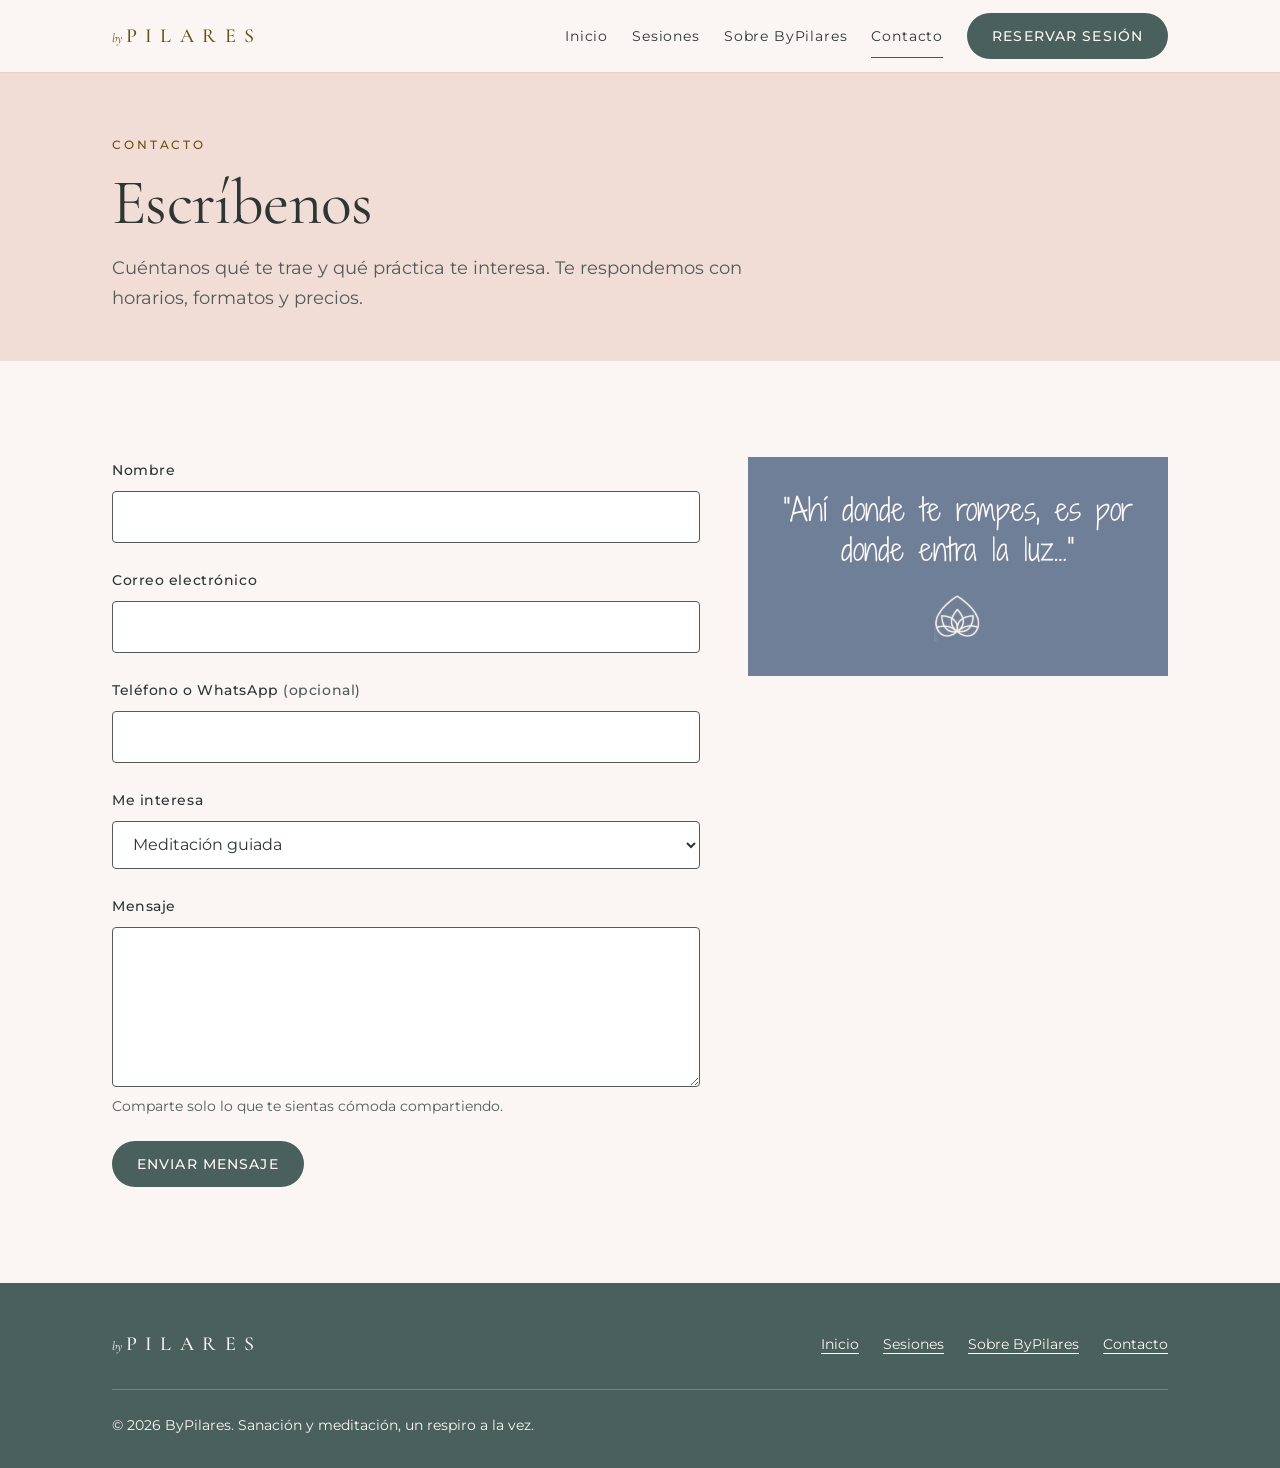
==== contacto.html @ e1603a5c "Add ByPilares static website and design system tokens Four pages (inicio, sesiones, sobre, contacto)" ====
<!doctype html>
<html lang="es">
<head>
<meta charset="utf-8">
<meta name="viewport" content="width=device-width, initial-scale=1">
<title>Contacto · ByPilares</title>
<meta name="description" content="Escríbenos para conocer horarios, formatos y precios de las sesiones de ByPilares.">
<meta property="og:title" content="Contacto · ByPilares">
<meta property="og:description" content="Escríbenos para conocer horarios, formatos y precios de las sesiones de ByPilares.">
<meta property="og:type" content="website">
<meta name="theme-color" content="#4a605c">
<link rel="icon" href="assets/img/logos/lotus-mark-cream.png">
<link rel="preconnect" href="https://fonts.googleapis.com">
<link rel="preconnect" href="https://fonts.gstatic.com" crossorigin>
<link rel="stylesheet" href="https://fonts.googleapis.com/css2?family=Antonio:wght@200;300&family=Cormorant+Garamond:ital,wght@0,400;0,500;1,400&family=Montserrat:wght@200;300;400;500&family=Shadows+Into+Light+Two&display=swap">
<link rel="stylesheet" href="assets/css/tokens.css">
<link rel="stylesheet" href="assets/css/components.css">
<link rel="stylesheet" href="assets/css/site.css">
</head>
<body>
<a class="skip" href="#main">Saltar al contenido</a>
<header class="site-header">
  <div class="wrap">
    <a class="bp-wordmark" href="index.html" aria-label="ByPilares, inicio"><span class="bp-wordmark__by">by</span><span class="bp-wordmark__name">Pilares</span></a>
    <button class="nav-toggle" type="button" aria-expanded="false" aria-controls="site-nav">Menú</button>
    <nav class="nav" id="site-nav" aria-label="Principal">
      <a href="index.html">Inicio</a><a href="sesiones.html">Sesiones</a><a href="sobre.html">Sobre ByPilares</a><a href="contacto.html" aria-current="page">Contacto</a>
      <a class="bp-btn bp-btn--primary" href="contacto.html">Reservar sesión</a>
    </nav>
  </div>
</header>
<main id="main">

<section class="page-head">
  <div class="wrap">
    <span class="eyebrow">Contacto</span>
    <h1 class="display-xl">Escríbenos</h1>
    <p class="lede">Cuéntanos qué te trae y qué práctica te interesa. Te respondemos con horarios, formatos y precios.</p>
  </div>
</section>
<section class="section">
  <div class="wrap contact-grid">
    <form class="form" id="contact-form" data-endpoint="" novalidate>
      <div class="field"><label for="nombre">Nombre</label><input id="nombre" name="nombre" autocomplete="name" required></div>
      <div class="field"><label for="email">Correo electrónico</label><input id="email" name="email" type="email" autocomplete="email" required></div>
      <div class="field"><label for="telefono">Teléfono o WhatsApp <span class="muted">(opcional)</span></label><input id="telefono" name="telefono" type="tel" autocomplete="tel"></div>
      <div class="field">
        <label for="interes">Me interesa</label>
        <select id="interes" name="interes">
          <option value="meditacion">Meditación guiada</option>
          <option value="sanacion">Sesiones de sanación</option>
          <option value="yoga">Yoga y respiración</option>
          <option value="circulos">Círculos y ceremonias</option>
          <option value="no-se">Todavía no lo sé</option>
        </select>
      </div>
      <div class="field"><label for="mensaje">Mensaje</label><textarea id="mensaje" name="mensaje" required></textarea><span class="hint">Comparte solo lo que te sientas cómoda compartiendo.</span></div>
      <div><button class="bp-btn bp-btn--primary" type="submit">Enviar mensaje</button></div>
      <p class="form-status" id="form-status" role="status" hidden></p>
    </form>
    <aside class="contact-aside" data-theme="light">
      <div class="note-card">
        <p>"Ahí donde te rompes, es por donde entra la luz…"</p>
        <img src="assets/img/logos/lotus-mark-cream.png" alt="">
      </div>
    </aside>
  </div>
</section>
<script>
  (function () {
    var p = new URLSearchParams(location.search).get('interes');
    var s = document.getElementById('interes');
    if (p && s && s.querySelector('option[value="' + p.replace(/[^a-z-]/g, '') + '"]')) s.value = p;
  })();
</script>

</main>
<footer class="site-footer">
  <div class="wrap">
    <a class="bp-wordmark bp-wordmark--on-dark" href="index.html" aria-label="ByPilares, inicio"><span class="bp-wordmark__by">by</span><span class="bp-wordmark__name">Pilares</span></a>
    <ul class="footer-links">
      <li><a href="index.html">Inicio</a></li><li><a href="sesiones.html">Sesiones</a></li><li><a href="sobre.html">Sobre ByPilares</a></li><li><a href="contacto.html">Contacto</a></li>
    </ul>
    <p class="footer-meta">© <span id="year">2026</span> ByPilares. Sanación y meditación, un respiro a la vez.</p>
  </div>
</footer>
<script src="assets/js/site.js" defer></script>
</body>
</html>
---- assets/css/tokens.css ----
/* ByPilares: generated from design-system/tokens.json. Edit the JSON, then run python3 scripts/build_tokens.py */
:root, [data-theme="light"] {
  --sage-teal: #6f8c88;
  --sage: #93a097;
  --slate: #6f7f98;
  --blush: #f2dcd6;
  --peach: #ebc5b9;
  --ivory: #fdf7f5;
  --gold-foil: #b18a20;
  --gold-light: #e4d898;
  --rose: #c49a94;
  --sage-deep: #4a605c;
  --surface: #fbf6f3;
  --surface-raised: #ffffff;
  --surface-tint: var(--blush);
  --ink: #2c3634;
  --ink-muted: #515c59;
  --gold-ink: #6b5010;
  --rose-ink: #7a504b;
  --hairline: #e3d2cb;
  --accent: var(--sage-deep);
  --on-accent: var(--ivory);
  --focus-ring: #6b5010;
  --shadow-none: none;
  --shadow-soft: 0 8px 24px rgba(44,54,52,0.08);
}

@media (prefers-color-scheme: dark) {
  :root:not([data-theme="light"]) {
    --sage-teal: #6f8c88;
    --sage: #93a097;
    --slate: #6f7f98;
    --blush: #f2dcd6;
    --peach: #ebc5b9;
    --ivory: #fdf7f5;
    --gold-foil: #b18a20;
    --gold-light: #e4d898;
    --rose: #c49a94;
    --sage-deep: #4a605c;
    --surface: #1f2927;
    --surface-raised: #2a3633;
    --surface-tint: #33403d;
    --ink: #f5ede8;
    --ink-muted: #bcc3bf;
    --gold-ink: #dcc27a;
    --rose-ink: #e2b9b2;
    --hairline: #3d4a47;
    --accent: #dcc27a;
    --on-accent: #1f2927;
    --focus-ring: #dcc27a;
    --shadow-none: none;
    --shadow-soft: 0 8px 24px rgba(0,0,0,0.32);
  }
}

[data-theme="dark"] {
  --sage-teal: #6f8c88;
  --sage: #93a097;
  --slate: #6f7f98;
  --blush: #f2dcd6;
  --peach: #ebc5b9;
  --ivory: #fdf7f5;
  --gold-foil: #b18a20;
  --gold-light: #e4d898;
  --rose: #c49a94;
  --sage-deep: #4a605c;
  --surface: #1f2927;
  --surface-raised: #2a3633;
  --surface-tint: #33403d;
  --ink: #f5ede8;
  --ink-muted: #bcc3bf;
  --gold-ink: #dcc27a;
  --rose-ink: #e2b9b2;
  --hairline: #3d4a47;
  --accent: #dcc27a;
  --on-accent: #1f2927;
  --focus-ring: #dcc27a;
  --shadow-none: none;
  --shadow-soft: 0 8px 24px rgba(0,0,0,0.32);
}

:root {
  --space-1: 4px;
  --space-2: 8px;
  --space-3: 12px;
  --space-4: 16px;
  --space-6: 24px;
  --space-8: 32px;
  --space-12: 48px;
  --space-16: 64px;
  --space-24: 96px;
  --radius-none: 0;
  --radius-sm: 4px;
  --radius-md: 12px;
  --radius-pill: 999px;
  --font-display: "Cormorant Garamond", "Cormorant", Garamond, "Times New Roman", serif;
  --font-sans: Montserrat, "Helvetica Neue", Arial, sans-serif;
  --font-condensed: Antonio, "Arial Narrow", "Helvetica Neue", sans-serif;
  --font-script: "Shadows Into Light Two", "Bradley Hand", cursive;
}

.t-wordmark { font-family: var(--font-display); font-size: 28px; line-height: 32px; font-weight: 500; letter-spacing: 0.42em; }
.t-display-xl { font-family: var(--font-display); font-size: 64px; line-height: 68px; font-weight: 400; letter-spacing: -0.01em; }
.t-display-l { font-family: var(--font-display); font-size: 44px; line-height: 50px; font-weight: 400; }
.t-display-italic { font-family: var(--font-display); font-size: 32px; line-height: 40px; font-weight: 400; font-style: italic; }
.t-quote-l { font-family: var(--font-sans); font-size: 40px; line-height: 56px; font-weight: 200; letter-spacing: 0.01em; }
.t-quote-m { font-family: var(--font-sans); font-size: 26px; line-height: 38px; font-weight: 300; }
.t-poster-l { font-family: var(--font-condensed); font-size: 72px; line-height: 80px; font-weight: 200; letter-spacing: 0.02em; }
.t-poster-m { font-family: var(--font-condensed); font-size: 40px; line-height: 64px; font-weight: 200; letter-spacing: 0.04em; }
.t-heading { font-family: var(--font-sans); font-size: 20px; line-height: 28px; font-weight: 500; }
.t-body { font-family: var(--font-sans); font-size: 16px; line-height: 26px; font-weight: 400; }
.t-small { font-family: var(--font-sans); font-size: 14px; line-height: 22px; font-weight: 400; }
.t-eyebrow { font-family: var(--font-sans); font-size: 12px; line-height: 16px; font-weight: 500; letter-spacing: 0.24em; }
.t-note { font-family: var(--font-script); font-size: 34px; line-height: 44px; font-weight: 400; }
---- assets/css/components.css ----
/* ByPilares components, from the ByPilares design system (bundle.css). */

.bp-root { font-family: var(--font-sans); color: var(--ink); background: var(--surface); }

/* Wordmark */
.bp-wordmark { display: inline-flex; align-items: baseline; gap: 0.18em; font-family: var(--font-display); color: var(--gold-ink); line-height: 1; }
.bp-wordmark__by { font-style: italic; font-weight: 400; font-size: 0.62em; letter-spacing: 0; text-transform: lowercase; }
.bp-wordmark__name { font-weight: 500; letter-spacing: 0.42em; text-transform: uppercase; margin-right: -0.42em; }
.bp-wordmark--on-dark { color: var(--gold-light); }

/* Quote card: the 4:5 social template. Grounds and inks are fixed brand values, identical in every theme. */
.bp-quote { position: relative; aspect-ratio: 4 / 5; overflow: hidden; display: flex; flex-direction: column; padding: 8%; box-sizing: border-box; border-radius: var(--radius-none); }
.bp-quote__text { margin: 0; }
.bp-quote__sig { position: absolute; right: 6%; bottom: 4.5%; font-family: var(--font-display); font-weight: 500; letter-spacing: 0.42em; text-transform: uppercase; font-size: 0.7em; }
.bp-quote__art { position: absolute; pointer-events: none; }
.bp-quote--foil { background: var(--sage-teal); color: var(--gold-light); text-align: center; }
.bp-quote--foil .bp-quote__text { font-family: var(--font-sans); font-weight: 200; }
.bp-quote--foil .bp-quote__sig { color: var(--gold-light); }
.bp-quote--feather { background: var(--peach); color: var(--gold-foil); justify-content: flex-end; text-align: center; }
.bp-quote--feather .bp-quote__text { font-family: var(--font-sans); font-weight: 200; }
.bp-quote--feather .bp-quote__sig { color: var(--gold-foil); }
.bp-quote--rose { background: var(--blush); color: var(--rose); text-align: right; }
.bp-quote--rose .bp-quote__text { font-family: var(--font-condensed); font-weight: 200; text-transform: uppercase; line-height: 1.05; }
.bp-quote--rose .bp-quote__attr { font-family: var(--font-condensed); font-weight: 300; text-transform: uppercase; letter-spacing: 0.06em; color: var(--rose); margin-top: auto; }
.bp-quote--script { background: var(--slate); color: var(--ivory); justify-content: center; text-align: center; }
.bp-quote--script .bp-quote__text { font-family: var(--font-script); }
.bp-quote--caps { background: var(--sage); color: #ffffff; justify-content: center; }
.bp-quote--caps .bp-quote__text { font-family: var(--font-condensed); font-weight: 200; text-transform: uppercase; letter-spacing: 0.04em; line-height: 1.9; }

/* Event card */
.bp-event { position: relative; overflow: hidden; background: var(--surface-tint); color: var(--ink); padding: var(--space-8); border-radius: var(--radius-md); }
.bp-event { display: grid; grid-template-columns: 96px 1fr; gap: var(--space-6); align-items: start; }
.bp-event__seal { width: 96px; height: 96px; border-radius: var(--radius-pill); background: var(--slate); display: grid; place-items: center; }
.bp-event__seal img { width: 56px; height: auto; }
.bp-event__body { display: flex; flex-direction: column; gap: var(--space-2); }
.bp-event__eyebrow { font: 500 12px/16px var(--font-sans); letter-spacing: 0.24em; text-transform: uppercase; color: var(--gold-ink); }
.bp-event__title { margin: 0; font-family: var(--font-display); font-weight: 400; font-size: 44px; line-height: 48px; color: var(--ink); }
.bp-event__meta { font: 400 14px/22px var(--font-sans); color: var(--ink-muted); }
.bp-event__copy { font: 400 16px/26px var(--font-sans); margin: var(--space-2) 0 var(--space-4); }

/* Button */
.bp-btn { display: inline-flex; align-items: center; justify-content: center; gap: var(--space-2); min-height: 44px; padding: var(--space-3) var(--space-6); border-radius: var(--radius-pill); border: 1px solid transparent; font: 500 14px/20px var(--font-sans); letter-spacing: 0.08em; text-transform: uppercase; cursor: pointer; text-decoration: none; transition: background-color .2s ease, color .2s ease; }
.bp-btn:focus-visible { outline: 2px solid var(--focus-ring); outline-offset: 2px; }
.bp-btn--primary { background: var(--accent); color: var(--on-accent); }
.bp-btn--primary:hover { filter: brightness(1.08); }
.bp-btn--secondary { background: transparent; color: var(--ink); border-color: var(--ink-muted); }
.bp-btn--secondary:hover { background: var(--surface-tint); }
.bp-btn--quiet { background: transparent; color: var(--gold-ink); padding-left: 0; padding-right: 0; text-decoration: underline; text-underline-offset: 4px; text-decoration-thickness: 1px; }
.bp-btn[disabled] { opacity: .45; cursor: not-allowed; }
---- assets/css/site.css ----
/* ByPilares site layout. Values come from tokens.css; components from components.css. */

*, *::before, *::after { box-sizing: border-box; }
html { -webkit-text-size-adjust: 100%; scroll-behavior: smooth; }
@media (prefers-reduced-motion: reduce) { html { scroll-behavior: auto; } * { transition: none !important; } }
body {
  margin: 0;
  background: var(--surface);
  color: var(--ink);
  font-family: var(--font-sans);
  font-size: 16px;
  line-height: 26px;
  font-weight: 400;
}
img { max-width: 100%; height: auto; display: block; }
a { color: var(--gold-ink); text-underline-offset: 4px; text-decoration-thickness: 1px; }
a:focus-visible, button:focus-visible, input:focus-visible, select:focus-visible, textarea:focus-visible, summary:focus-visible {
  outline: 2px solid var(--focus-ring); outline-offset: 2px;
}
h1, h2, h3 { margin: 0; font-weight: 400; }
p { margin: 0; }

.skip { position: absolute; left: -9999px; top: 0; }
.skip:focus { left: var(--space-4); top: var(--space-4); z-index: 10; background: var(--surface-raised); padding: var(--space-2) var(--space-4); }

.wrap { width: 100%; max-width: 1120px; margin: 0 auto; padding: 0 var(--space-4); }
@media (min-width: 768px) { .wrap { padding: 0 var(--space-8); } }

/* Type helpers, scaled for small screens */
.display-xl { font-family: var(--font-display); font-weight: 400; font-size: clamp(42px, 7vw, 64px); line-height: 1.06; letter-spacing: -0.01em; }
.display-l { font-family: var(--font-display); font-weight: 400; font-size: clamp(32px, 5vw, 44px); line-height: 1.14; }
.eyebrow { display: block; font-size: 12px; line-height: 16px; font-weight: 500; letter-spacing: 0.24em; text-transform: uppercase; color: var(--gold-ink); }
.lede { font-size: 18px; line-height: 30px; color: var(--ink-muted); max-width: 36em; }
.muted { color: var(--ink-muted); }

/* Header */
.site-header { position: sticky; top: 0; z-index: 5; background: var(--surface); border-bottom: 1px solid var(--hairline); }
.site-header .wrap { display: flex; align-items: center; justify-content: space-between; min-height: 72px; gap: var(--space-4); }
a.bp-wordmark { text-decoration: none; }
.site-header .bp-wordmark { font-size: 20px; }
.nav { display: flex; align-items: center; gap: var(--space-6); }
.nav a:not(.bp-btn) { color: var(--ink); text-decoration: none; font-size: 14px; letter-spacing: 0.06em; padding: var(--space-2) 0; border-bottom: 1px solid transparent; }
.nav a:not(.bp-btn):hover, .nav a[aria-current="page"] { border-bottom-color: var(--gold-ink); }
.nav-toggle { display: none; background: none; border: 1px solid var(--ink-muted); color: var(--ink); border-radius: var(--radius-pill); padding: var(--space-2) var(--space-4); font: 500 13px/20px var(--font-sans); letter-spacing: 0.08em; text-transform: uppercase; cursor: pointer; }
@media (max-width: 860px) {
  .nav-toggle { display: inline-flex; }
  .nav { display: none; position: absolute; left: 0; right: 0; top: 100%; flex-direction: column; align-items: stretch; gap: 0; background: var(--surface); border-bottom: 1px solid var(--hairline); padding: var(--space-2) var(--space-4) var(--space-6); }
  .nav.is-open { display: flex; }
  .nav a:not(.bp-btn) { padding: var(--space-3) 0; border-bottom: 1px solid var(--hairline); font-size: 16px; }
  .nav .bp-btn { margin-top: var(--space-4); }
}

/* Sections */
.section { padding: var(--space-16) 0; }
@media (min-width: 768px) { .section { padding: var(--space-24) 0; } }
.section--tint { background: var(--surface-tint); }
.section-head { display: flex; flex-direction: column; gap: var(--space-3); margin-bottom: var(--space-12); max-width: 40em; }

/* Hero */
.hero { position: relative; overflow: hidden; background: var(--surface-tint); }
.hero .wrap { display: grid; gap: var(--space-8); align-items: center; padding-top: var(--space-16); padding-bottom: var(--space-16); }
.hero__copy { display: flex; flex-direction: column; gap: var(--space-6); max-width: 34em; }
.hero__actions { display: flex; flex-wrap: wrap; gap: var(--space-4); align-items: center; }
.hero__art { justify-self: center; width: min(400px, 100%); height: auto; display: block; }
.a-teal { fill: var(--sage-teal); } .a-peach { fill: var(--peach); } .a-slate { fill: var(--slate); } .a-gold { fill: var(--gold-foil); }
.a-petal { fill: none; stroke: var(--gold-foil); stroke-width: 2; }
@media (min-width: 900px) {
  .hero .wrap { grid-template-columns: 1.3fr 1fr; padding-top: var(--space-24); padding-bottom: var(--space-24); }
}

/* Quote band: elephant on sage-deep */
.quote-band { background: var(--sage-deep); color: var(--ivory); overflow: hidden; }
.quote-band .wrap { display: grid; gap: var(--space-8); align-items: end; padding-top: var(--space-16); }
.quote-band blockquote { margin: 0; font-family: var(--font-sans); font-weight: 300; font-size: clamp(24px, 3.4vw, 34px); line-height: 1.45; color: var(--gold-light); max-width: 22em; padding-bottom: var(--space-16); }
.quote-band blockquote footer { margin-top: var(--space-6); font-family: var(--font-display); font-size: 14px; letter-spacing: 0.42em; text-transform: uppercase; color: var(--ivory); }
.quote-band img { width: min(420px, 90%); justify-self: center; margin-bottom: -4px; }
@media (min-width: 900px) { .quote-band .wrap { grid-template-columns: 1.2fr 1fr; } .quote-band blockquote { align-self: center; } }

/* Feather band: peach */
.feather-band { background: var(--peach); color: var(--ink); overflow: hidden; }
.feather-band .wrap { display: grid; gap: var(--space-6); align-items: center; padding-top: var(--space-16); padding-bottom: var(--space-16); }
.feather-band img { width: min(300px, 70%); justify-self: center; }
.feather-band .calm { font-family: var(--font-sans); font-weight: 300; font-size: clamp(36px, 6vw, 56px); line-height: 1.1; color: var(--gold-ink); }
.feather-band .calm small { display: block; font-size: 0.5em; margin-top: var(--space-2); }
.feather-band p.body { max-width: 30em; }
@media (min-width: 900px) { .feather-band .wrap { grid-template-columns: 1fr 1fr; } .feather-band img { order: 2; } }

/* Offer grid */
.grid { display: grid; gap: var(--space-6); }
@media (min-width: 700px) { .grid--2 { grid-template-columns: repeat(2, 1fr); } }
@media (min-width: 1000px) { .grid--4 { grid-template-columns: repeat(4, 1fr); } .grid--3 { grid-template-columns: repeat(3, 1fr); } }
@media (min-width: 700px) and (max-width: 999px) { .grid--4, .grid--3 { grid-template-columns: repeat(2, 1fr); } }
.card { background: var(--surface-raised); border: 1px solid var(--hairline); border-radius: var(--radius-md); padding: var(--space-6); display: flex; flex-direction: column; gap: var(--space-3); }
.card h3 { font-family: var(--font-display); font-size: 28px; line-height: 34px; }
.card p { color: var(--ink-muted); }
.card .bp-btn--quiet { margin-top: auto; align-self: flex-start; }
.card__dot { width: 40px; height: 40px; border-radius: var(--radius-pill); }
.dot-sage-teal { background: var(--sage-teal); }
.dot-slate { background: var(--slate); }
.dot-peach { background: var(--peach); }
.dot-sage { background: var(--sage); }

/* Steps */
.steps { list-style: none; margin: 0; padding: 0; counter-reset: step; }
.steps li { counter-increment: step; border-top: 1px solid var(--hairline); padding-top: var(--space-6); display: flex; flex-direction: column; gap: var(--space-2); }
.steps li::before { content: counter(step, decimal-leading-zero); font-family: var(--font-display); font-size: 40px; line-height: 1; color: var(--gold-ink); }
.steps h3 { font-family: var(--font-sans); font-weight: 500; font-size: 20px; line-height: 28px; }

/* Offering detail (sesiones) */
.offer { display: grid; gap: var(--space-6); padding: var(--space-12) 0; border-top: 1px solid var(--hairline); }
.offer:first-of-type { border-top: 0; padding-top: 0; }
.offer h2 { font-family: var(--font-display); font-size: clamp(30px, 4vw, 40px); line-height: 1.15; }
.offer ul { margin: 0; padding-left: 1.2em; color: var(--ink-muted); }
.offer ul li + li { margin-top: var(--space-2); }
@media (min-width: 900px) { .offer { grid-template-columns: 1fr 1.4fr; gap: var(--space-12); } }

/* Pillars (sobre) */
.pillar { padding: var(--space-6) 0; border-top: 1px solid var(--hairline); }
.pillar h3 { font-family: var(--font-display); font-size: 28px; line-height: 34px; margin-bottom: var(--space-2); }

/* Poster affirmation */
.poster { background: var(--sage); color: var(--ink); text-align: center; }
.poster p { font-family: var(--font-condensed); font-weight: 300; text-transform: uppercase; letter-spacing: 0.04em; font-size: clamp(28px, 4.5vw, 44px); line-height: 1.6; padding: var(--space-16) 0; }
.poster span { display: inline; }
@media (min-width: 760px) { .poster span { display: block; } }

/* CTA band */
.cta { text-align: center; }
.cta .wrap { display: flex; flex-direction: column; align-items: center; gap: var(--space-6); }
.cta .lede { margin: 0 auto; }

/* Form */
.form { display: grid; gap: var(--space-6); max-width: 640px; }
.field { display: flex; flex-direction: column; gap: var(--space-2); }
.field label { font-weight: 500; font-size: 14px; letter-spacing: 0.04em; }
.field input, .field select, .field textarea {
  font: inherit; color: var(--ink); background: var(--surface-raised);
  border: 1px solid var(--ink-muted); border-radius: var(--radius-sm);
  padding: var(--space-3) var(--space-4); min-height: 48px;
}
.field textarea { min-height: 160px; resize: vertical; }
.field .hint { font-size: 14px; line-height: 22px; color: var(--ink-muted); }
.form-status { font-size: 14px; line-height: 22px; color: var(--ink); background: var(--surface-tint); border-radius: var(--radius-sm); padding: var(--space-3) var(--space-4); }
.form-status[hidden] { display: none; }
.contact-grid { display: grid; gap: var(--space-12); }
@media (min-width: 900px) { .contact-grid { grid-template-columns: 1.4fr 1fr; } }
.contact-aside { display: flex; flex-direction: column; gap: var(--space-4); }
.note-card { background: var(--slate); color: var(--ivory); padding: var(--space-8) var(--space-6); text-align: center; }
.note-card p { font-family: var(--font-script); font-size: 30px; line-height: 40px; }
.note-card img { width: 48px; margin: var(--space-6) auto 0; }

/* Page header */
.page-head { background: var(--surface-tint); padding: var(--space-16) 0 var(--space-12); }
.page-head .wrap { display: flex; flex-direction: column; gap: var(--space-4); }

/* Footer */
.site-footer { background: var(--sage-deep); color: var(--ivory); padding: var(--space-12) 0 var(--space-8); }
.site-footer .wrap { display: grid; gap: var(--space-8); }
.site-footer a { color: var(--ivory); }
.site-footer .bp-wordmark { font-size: 20px; }
.footer-links { display: flex; flex-wrap: wrap; gap: var(--space-6); list-style: none; margin: 0; padding: 0; font-size: 14px; }
.footer-meta { font-size: 14px; line-height: 22px; color: var(--ivory); opacity: 1; border-top: 1px solid rgba(253,247,245,0.24); padding-top: var(--space-6); }
@media (min-width: 768px) { .site-footer .wrap { grid-template-columns: 1fr auto; align-items: center; } .footer-meta { grid-column: 1 / -1; } }
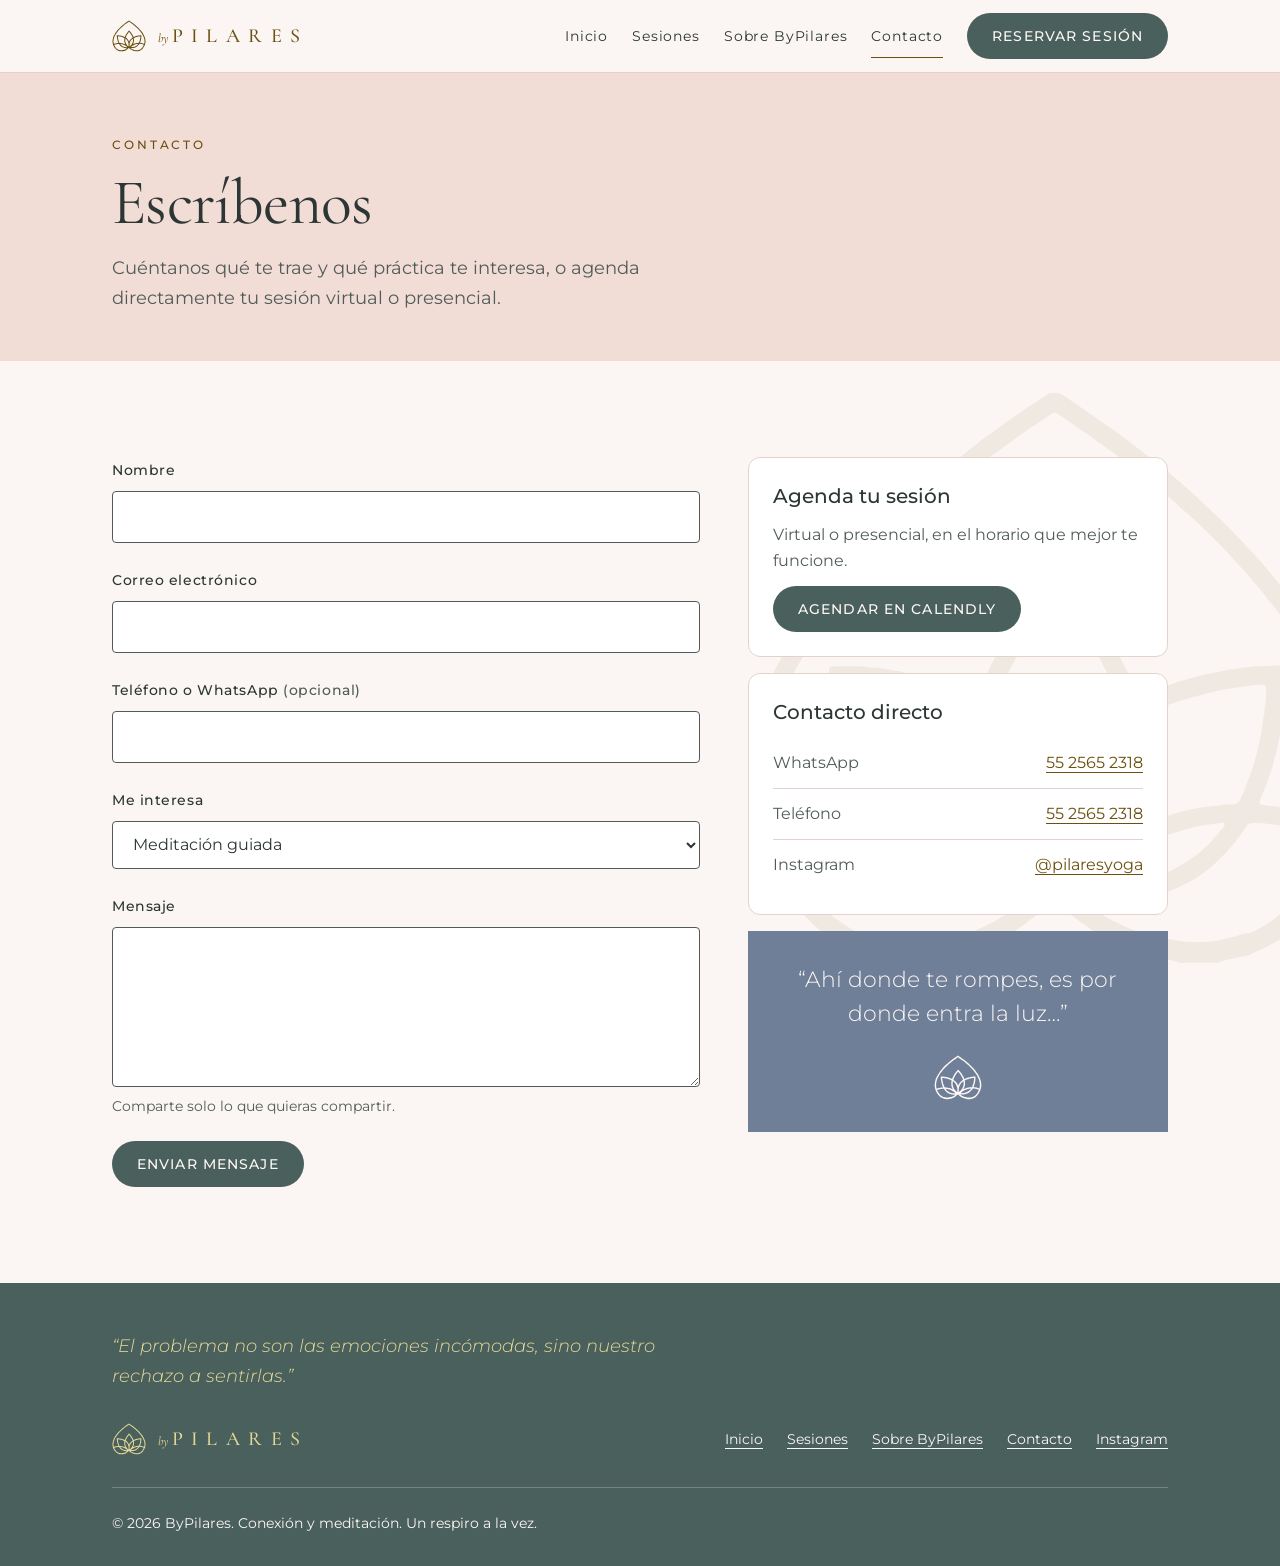
==== commit 42d05b00: "Apply ByPilares content and branding edits - Add the lotus logo (vector trace) to header, footer and" ====
--- a/contacto.html
+++ b/contacto.html
@@ -4,15 +4,15 @@
 <meta charset="utf-8">
 <meta name="viewport" content="width=device-width, initial-scale=1">
 <title>Contacto · ByPilares</title>
-<meta name="description" content="Escríbenos para conocer horarios, formatos y precios de las sesiones de ByPilares.">
+<meta name="description" content="Agenda tu sesión virtual o presencial con ByPilares, o escríbenos por WhatsApp o Instagram (@pilaresyoga).">
 <meta property="og:title" content="Contacto · ByPilares">
-<meta property="og:description" content="Escríbenos para conocer horarios, formatos y precios de las sesiones de ByPilares.">
+<meta property="og:description" content="Agenda tu sesión virtual o presencial con ByPilares, o escríbenos por WhatsApp o Instagram (@pilaresyoga).">
 <meta property="og:type" content="website">
 <meta name="theme-color" content="#4a605c">
-<link rel="icon" href="assets/img/logos/lotus-mark-cream.png">
+<link rel="icon" href="assets/img/logos/favicon.svg" type="image/svg+xml">
 <link rel="preconnect" href="https://fonts.googleapis.com">
 <link rel="preconnect" href="https://fonts.gstatic.com" crossorigin>
-<link rel="stylesheet" href="https://fonts.googleapis.com/css2?family=Antonio:wght@200;300&family=Cormorant+Garamond:ital,wght@0,400;0,500;1,400&family=Montserrat:wght@200;300;400;500&family=Shadows+Into+Light+Two&display=swap">
+<link rel="stylesheet" href="https://fonts.googleapis.com/css2?family=Cormorant+Garamond:ital,wght@0,400;0,500;1,400&family=Montserrat:ital,wght@0,200;0,300;0,400;0,500;1,300&display=swap">
 <link rel="stylesheet" href="assets/css/tokens.css">
 <link rel="stylesheet" href="assets/css/components.css">
 <link rel="stylesheet" href="assets/css/site.css">
@@ -21,11 +21,11 @@
 <a class="skip" href="#main">Saltar al contenido</a>
 <header class="site-header">
   <div class="wrap">
-    <a class="bp-wordmark" href="index.html" aria-label="ByPilares, inicio"><span class="bp-wordmark__by">by</span><span class="bp-wordmark__name">Pilares</span></a>
+    <a class="brand" href="index.html" aria-label="ByPilares, inicio"><svg class="lotus" viewBox="0 0 1643 1533" aria-hidden="true" focusable="false"><use href="assets/img/logos/lotus-mark.svg#lotus"/></svg><span class="bp-wordmark"><span class="bp-wordmark__by">by</span><span class="bp-wordmark__name">Pilares</span></span></a>
     <button class="nav-toggle" type="button" aria-expanded="false" aria-controls="site-nav">Menú</button>
     <nav class="nav" id="site-nav" aria-label="Principal">
       <a href="index.html">Inicio</a><a href="sesiones.html">Sesiones</a><a href="sobre.html">Sobre ByPilares</a><a href="contacto.html" aria-current="page">Contacto</a>
-      <a class="bp-btn bp-btn--primary" href="contacto.html">Reservar sesión</a>
+      <a class="bp-btn bp-btn--primary" href="https://calendly.com/pilares-yoga/30min" target="_blank" rel="noopener">Reservar sesión</a>
     </nav>
   </div>
 </header>
@@ -35,7 +35,7 @@
   <div class="wrap">
     <span class="eyebrow">Contacto</span>
     <h1 class="display-xl">Escríbenos</h1>
-    <p class="lede">Cuéntanos qué te trae y qué práctica te interesa. Te respondemos con horarios, formatos y precios.</p>
+    <p class="lede">Cuéntanos qué te trae y qué práctica te interesa, o agenda directamente tu sesión virtual o presencial.</p>
   </div>
 </section>
 <section class="section">
@@ -48,20 +48,33 @@
         <label for="interes">Me interesa</label>
         <select id="interes" name="interes">
           <option value="meditacion">Meditación guiada</option>
-          <option value="sanacion">Sesiones de sanación</option>
+          <option value="acompanamiento">Sesiones de acompañamiento</option>
           <option value="yoga">Yoga y respiración</option>
-          <option value="circulos">Círculos y ceremonias</option>
+          <option value="circulos">Círculos</option>
           <option value="no-se">Todavía no lo sé</option>
         </select>
       </div>
-      <div class="field"><label for="mensaje">Mensaje</label><textarea id="mensaje" name="mensaje" required></textarea><span class="hint">Comparte solo lo que te sientas cómoda compartiendo.</span></div>
+      <div class="field"><label for="mensaje">Mensaje</label><textarea id="mensaje" name="mensaje" required></textarea><span class="hint">Comparte solo lo que quieras compartir.</span></div>
       <div><button class="bp-btn bp-btn--primary" type="submit">Enviar mensaje</button></div>
       <p class="form-status" id="form-status" role="status" hidden></p>
     </form>
-    <aside class="contact-aside" data-theme="light">
-      <div class="note-card">
-        <p>"Ahí donde te rompes, es por donde entra la luz…"</p>
-        <img src="assets/img/logos/lotus-mark-cream.png" alt="">
+    <aside class="contact-aside">
+      <div class="contact-card">
+        <h2 class="t-heading">Agenda tu sesión</h2>
+        <p class="muted">Virtual o presencial, en el horario que mejor te funcione.</p>
+        <a class="bp-btn bp-btn--primary" href="https://calendly.com/pilares-yoga/30min" target="_blank" rel="noopener">Agendar en Calendly</a>
+      </div>
+      <div class="contact-card">
+        <h2 class="t-heading">Contacto directo</h2>
+        <ul class="contact-list">
+          <li><span class="muted">WhatsApp</span><a href="https://wa.me/525525652318" target="_blank" rel="noopener">55 2565 2318</a></li>
+          <li><span class="muted">Teléfono</span><a href="tel:+525525652318">55 2565 2318</a></li>
+          <li><span class="muted">Instagram</span><a href="https://www.instagram.com/pilaresyoga/" target="_blank" rel="noopener">@pilaresyoga</a></li>
+        </ul>
+      </div>
+      <div class="note-card" data-theme="light">
+        <p>“Ahí donde te rompes, es por donde entra la luz…”</p>
+        <svg class="lotus" viewBox="0 0 1643 1533" aria-hidden="true" focusable="false"><use href="assets/img/logos/lotus-mark.svg#lotus"/></svg>
       </div>
     </aside>
   </div>
@@ -77,11 +90,13 @@
 </main>
 <footer class="site-footer">
   <div class="wrap">
-    <a class="bp-wordmark bp-wordmark--on-dark" href="index.html" aria-label="ByPilares, inicio"><span class="bp-wordmark__by">by</span><span class="bp-wordmark__name">Pilares</span></a>
+    <p class="footer-quote">“El problema no son las emociones incómodas, sino nuestro rechazo a sentirlas.”</p>
+    <a class="brand brand--on-dark" href="index.html" aria-label="ByPilares, inicio"><svg class="lotus" viewBox="0 0 1643 1533" aria-hidden="true" focusable="false"><use href="assets/img/logos/lotus-mark.svg#lotus"/></svg><span class="bp-wordmark bp-wordmark--on-dark"><span class="bp-wordmark__by">by</span><span class="bp-wordmark__name">Pilares</span></span></a>
     <ul class="footer-links">
       <li><a href="index.html">Inicio</a></li><li><a href="sesiones.html">Sesiones</a></li><li><a href="sobre.html">Sobre ByPilares</a></li><li><a href="contacto.html">Contacto</a></li>
+      <li><a href="https://www.instagram.com/pilaresyoga/" target="_blank" rel="noopener">Instagram</a></li>
     </ul>
-    <p class="footer-meta">© <span id="year">2026</span> ByPilares. Sanación y meditación, un respiro a la vez.</p>
+    <p class="footer-meta">© <span id="year">2026</span> ByPilares. Conexión y meditación. Un respiro a la vez.</p>
   </div>
 </footer>
 <script src="assets/js/site.js" defer></script>
--- a/assets/css/site.css
+++ b/assets/css/site.css
@@ -3,14 +3,23 @@
 *, *::before, *::after { box-sizing: border-box; }
 html { -webkit-text-size-adjust: 100%; scroll-behavior: smooth; }
 @media (prefers-reduced-motion: reduce) { html { scroll-behavior: auto; } * { transition: none !important; } }
+html { background: var(--surface); }
 body {
   margin: 0;
-  background: var(--surface);
+  background: transparent;
   color: var(--ink);
   font-family: var(--font-sans);
   font-size: 16px;
   line-height: 26px;
   font-weight: 400;
+}
+/* Lotus watermark on every page: shows through the plain (surface) sections */
+body::before {
+  content: ""; position: fixed; z-index: -1; pointer-events: none;
+  right: -10vmin; bottom: -8vmin; width: min(70vmin, 640px); aspect-ratio: 1643 / 1533;
+  background: var(--gold-ink); opacity: 0.07;
+  -webkit-mask: url("../img/logos/lotus-mark.svg") center / contain no-repeat;
+          mask: url("../img/logos/lotus-mark.svg") center / contain no-repeat;
 }
 img { max-width: 100%; height: auto; display: block; }
 a { color: var(--gold-ink); text-underline-offset: 4px; text-decoration-thickness: 1px; }
@@ -36,8 +45,11 @@
 /* Header */
 .site-header { position: sticky; top: 0; z-index: 5; background: var(--surface); border-bottom: 1px solid var(--hairline); }
 .site-header .wrap { display: flex; align-items: center; justify-content: space-between; min-height: 72px; gap: var(--space-4); }
-a.bp-wordmark { text-decoration: none; }
-.site-header .bp-wordmark { font-size: 20px; }
+.brand { display: inline-flex; align-items: center; gap: var(--space-3); text-decoration: none; color: var(--gold-ink); }
+.brand .lotus { width: 34px; height: 32px; flex: none; }
+.brand .bp-wordmark { font-size: 20px; }
+.brand--on-dark { color: var(--gold-light); }
+.lotus { display: block; fill: currentColor; }
 .nav { display: flex; align-items: center; gap: var(--space-6); }
 .nav a:not(.bp-btn) { color: var(--ink); text-decoration: none; font-size: 14px; letter-spacing: 0.06em; padding: var(--space-2) 0; border-bottom: 1px solid transparent; }
 .nav a:not(.bp-btn):hover, .nav a[aria-current="page"] { border-bottom-color: var(--gold-ink); }
@@ -83,6 +95,7 @@
 .feather-band .calm { font-family: var(--font-sans); font-weight: 300; font-size: clamp(36px, 6vw, 56px); line-height: 1.1; color: var(--gold-ink); }
 .feather-band .calm small { display: block; font-size: 0.5em; margin-top: var(--space-2); }
 .feather-band p.body { max-width: 30em; }
+.feather-quote { margin-top: var(--space-6); padding-top: var(--space-6); border-top: 1px solid var(--rose); max-width: 30em; font-family: var(--font-sans); font-style: italic; font-weight: 300; font-size: 18px; line-height: 30px; color: var(--ink); }
 @media (min-width: 900px) { .feather-band .wrap { grid-template-columns: 1fr 1fr; } .feather-band img { order: 2; } }
 
 /* Offer grid */
@@ -110,6 +123,9 @@
 .offer { display: grid; gap: var(--space-6); padding: var(--space-12) 0; border-top: 1px solid var(--hairline); }
 .offer:first-of-type { border-top: 0; padding-top: 0; }
 .offer h2 { font-family: var(--font-display); font-size: clamp(30px, 4vw, 40px); line-height: 1.15; }
+.offer__body { display: flex; flex-direction: column; gap: var(--space-4); }
+.offer__actions { display: flex; flex-wrap: wrap; gap: var(--space-4); align-items: center; margin-top: var(--space-2); }
+.offer-quote { margin: 0; font-family: var(--font-sans); font-style: italic; font-weight: 300; font-size: 20px; line-height: 32px; color: var(--gold-ink); }
 .offer ul { margin: 0; padding-left: 1.2em; color: var(--ink-muted); }
 .offer ul li + li { margin-top: var(--space-2); }
 @media (min-width: 900px) { .offer { grid-template-columns: 1fr 1.4fr; gap: var(--space-12); } }
@@ -118,11 +134,12 @@
 .pillar { padding: var(--space-6) 0; border-top: 1px solid var(--hairline); }
 .pillar h3 { font-family: var(--font-display); font-size: 28px; line-height: 34px; margin-bottom: var(--space-2); }
 
-/* Poster affirmation */
-.poster { background: var(--sage); color: var(--ink); text-align: center; }
-.poster p { font-family: var(--font-condensed); font-weight: 300; text-transform: uppercase; letter-spacing: 0.04em; font-size: clamp(28px, 4.5vw, 44px); line-height: 1.6; padding: var(--space-16) 0; }
-.poster span { display: inline; }
-@media (min-width: 760px) { .poster span { display: block; } }
+/* Key note: a small complementary phrase beside the door */
+.key-note { background: var(--sage); color: var(--ink); }
+.key-note .wrap { display: flex; align-items: center; justify-content: center; gap: var(--space-6); padding-top: var(--space-8); padding-bottom: var(--space-8); }
+.key-note .door { width: 48px; height: 80px; flex: none; }
+.key-note p { font-family: var(--font-sans); font-weight: 300; font-size: 20px; line-height: 30px; }
+@media (max-width: 600px) { .key-note p { font-size: 18px; line-height: 28px; } .key-note .door { width: 36px; height: 60px; } }
 
 /* CTA band */
 .cta { text-align: center; }
@@ -146,8 +163,12 @@
 @media (min-width: 900px) { .contact-grid { grid-template-columns: 1.4fr 1fr; } }
 .contact-aside { display: flex; flex-direction: column; gap: var(--space-4); }
 .note-card { background: var(--slate); color: var(--ivory); padding: var(--space-8) var(--space-6); text-align: center; }
-.note-card p { font-family: var(--font-script); font-size: 30px; line-height: 40px; }
-.note-card img { width: 48px; margin: var(--space-6) auto 0; }
+.note-card p { font-family: var(--font-sans); font-weight: 300; font-size: 22px; line-height: 34px; }
+.note-card .lotus { width: 48px; height: 45px; margin: var(--space-6) auto 0; color: var(--ivory); }
+.contact-card { background: var(--surface-raised); border: 1px solid var(--hairline); border-radius: var(--radius-md); padding: var(--space-6); display: flex; flex-direction: column; gap: var(--space-3); align-items: flex-start; }
+.contact-list { list-style: none; margin: 0; padding: 0; width: 100%; }
+.contact-list li { display: flex; justify-content: space-between; gap: var(--space-4); padding: var(--space-3) 0; border-top: 1px solid var(--hairline); }
+.contact-list li:first-child { border-top: 0; }
 
 /* Page header */
 .page-head { background: var(--surface-tint); padding: var(--space-16) 0 var(--space-12); }
@@ -157,7 +178,8 @@
 .site-footer { background: var(--sage-deep); color: var(--ivory); padding: var(--space-12) 0 var(--space-8); }
 .site-footer .wrap { display: grid; gap: var(--space-8); }
 .site-footer a { color: var(--ivory); }
-.site-footer .bp-wordmark { font-size: 20px; }
+.footer-quote { font-family: var(--font-sans); font-weight: 300; font-style: italic; font-size: 18px; line-height: 30px; color: var(--gold-light); max-width: 34em; grid-column: 1 / -1; }
 .footer-links { display: flex; flex-wrap: wrap; gap: var(--space-6); list-style: none; margin: 0; padding: 0; font-size: 14px; }
 .footer-meta { font-size: 14px; line-height: 22px; color: var(--ivory); opacity: 1; border-top: 1px solid rgba(253,247,245,0.24); padding-top: var(--space-6); }
 @media (min-width: 768px) { .site-footer .wrap { grid-template-columns: 1fr auto; align-items: center; } .footer-meta { grid-column: 1 / -1; } }
+.site-footer .brand--on-dark { color: var(--gold-light); text-decoration: none; }
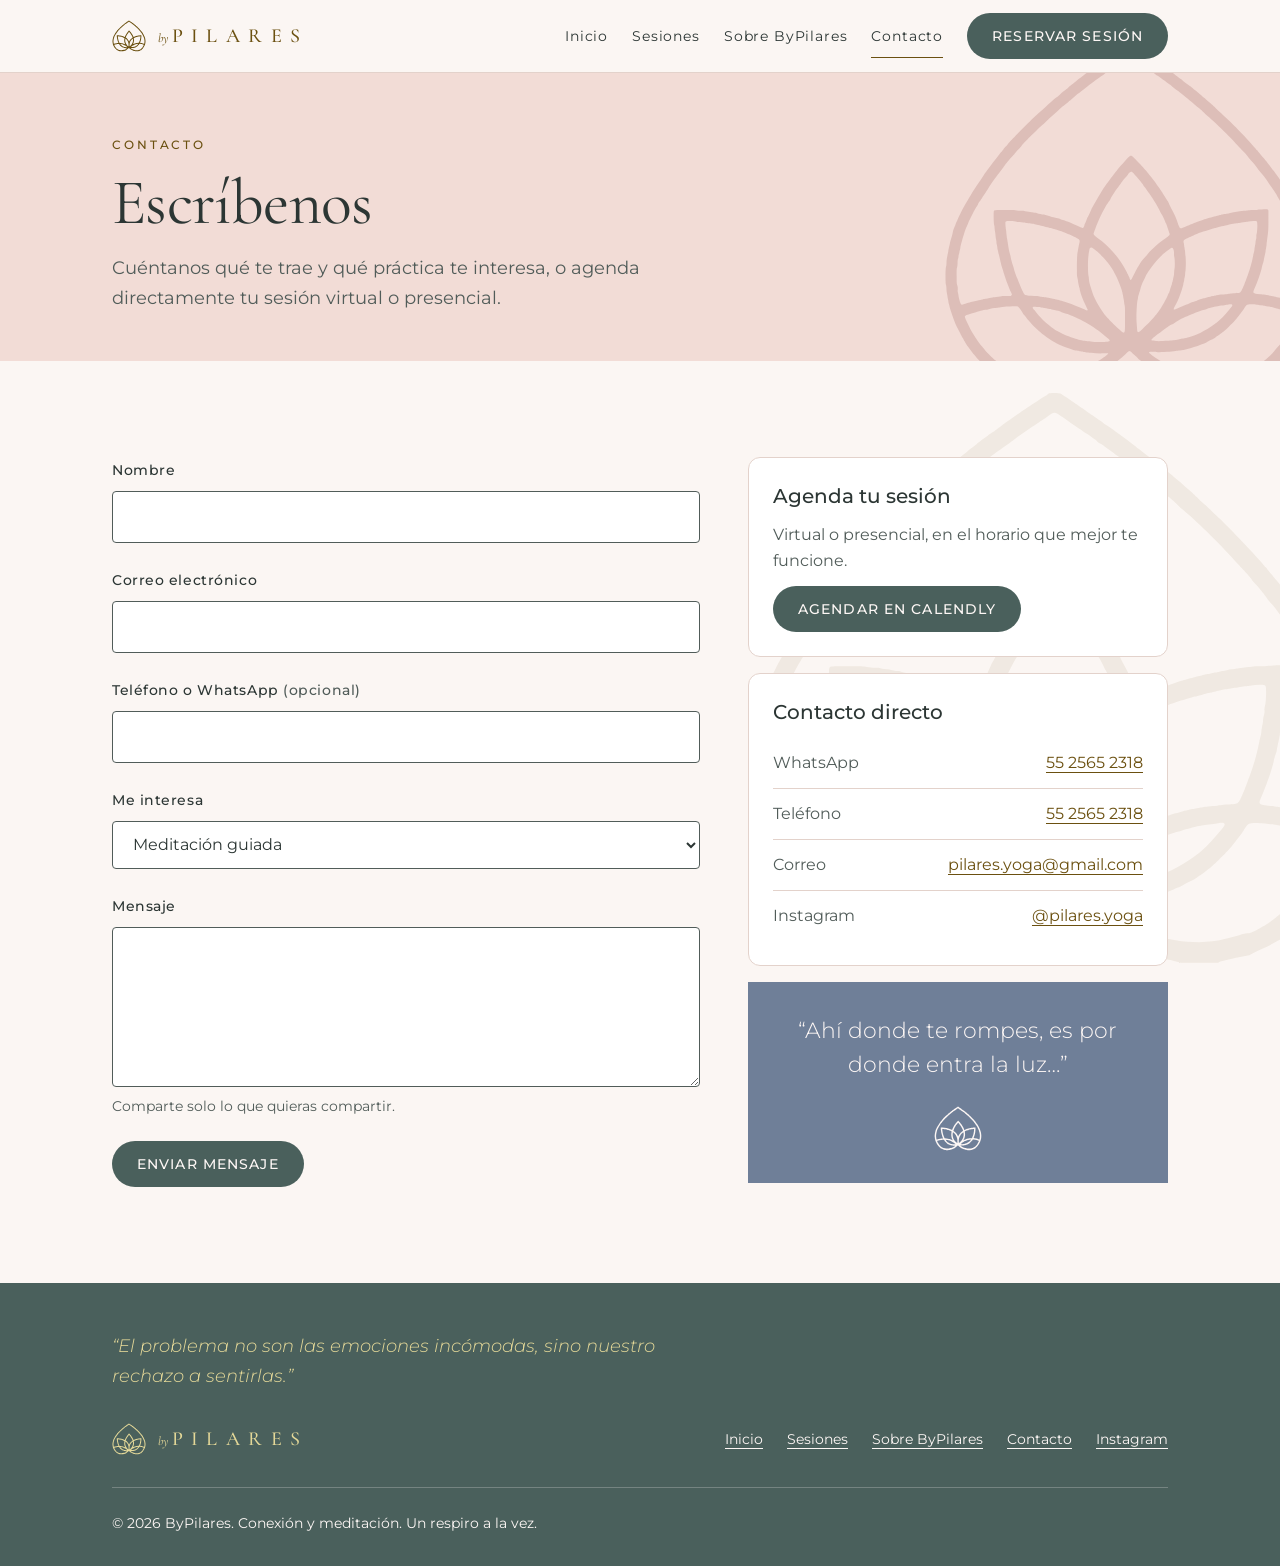
==== commit 3a5a2d0a: "Add lotus marks across the site, fix Instagram, email the contact form - Lotus mark on section label" ====
--- a/contacto.html
+++ b/contacto.html
@@ -4,9 +4,9 @@
 <meta charset="utf-8">
 <meta name="viewport" content="width=device-width, initial-scale=1">
 <title>Contacto · ByPilares</title>
-<meta name="description" content="Agenda tu sesión virtual o presencial con ByPilares, o escríbenos por WhatsApp o Instagram (@pilaresyoga).">
+<meta name="description" content="Agenda tu sesión virtual o presencial con ByPilares, o escríbenos por WhatsApp o Instagram (@pilares.yoga).">
 <meta property="og:title" content="Contacto · ByPilares">
-<meta property="og:description" content="Agenda tu sesión virtual o presencial con ByPilares, o escríbenos por WhatsApp o Instagram (@pilaresyoga).">
+<meta property="og:description" content="Agenda tu sesión virtual o presencial con ByPilares, o escríbenos por WhatsApp o Instagram (@pilares.yoga).">
 <meta property="og:type" content="website">
 <meta name="theme-color" content="#4a605c">
 <link rel="icon" href="assets/img/logos/favicon.svg" type="image/svg+xml">
@@ -32,6 +32,7 @@
 <main id="main">
 
 <section class="page-head">
+  <span class="page-head__mark" aria-hidden="true"><svg class="lotus" viewBox="0 0 1643 1533" aria-hidden="true" focusable="false"><use href="assets/img/logos/lotus-mark.svg#lotus"/></svg></span>
   <div class="wrap">
     <span class="eyebrow">Contacto</span>
     <h1 class="display-xl">Escríbenos</h1>
@@ -40,7 +41,10 @@
 </section>
 <section class="section">
   <div class="wrap contact-grid">
-    <form class="form" id="contact-form" data-endpoint="" novalidate>
+    <form class="form" id="contact-form" data-endpoint="https://formsubmit.co/ajax/pilares.yoga@gmail.com" novalidate>
+      <input type="hidden" name="_subject" value="Nuevo mensaje desde la web de ByPilares">
+      <input type="hidden" name="_template" value="table">
+      <div class="hp" aria-hidden="true"><label for="_honey">No llenar</label><input id="_honey" name="_honey" tabindex="-1" autocomplete="off"></div>
       <div class="field"><label for="nombre">Nombre</label><input id="nombre" name="nombre" autocomplete="name" required></div>
       <div class="field"><label for="email">Correo electrónico</label><input id="email" name="email" type="email" autocomplete="email" required></div>
       <div class="field"><label for="telefono">Teléfono o WhatsApp <span class="muted">(opcional)</span></label><input id="telefono" name="telefono" type="tel" autocomplete="tel"></div>
@@ -69,7 +73,8 @@
         <ul class="contact-list">
           <li><span class="muted">WhatsApp</span><a href="https://wa.me/525525652318" target="_blank" rel="noopener">55 2565 2318</a></li>
           <li><span class="muted">Teléfono</span><a href="tel:+525525652318">55 2565 2318</a></li>
-          <li><span class="muted">Instagram</span><a href="https://www.instagram.com/pilaresyoga/" target="_blank" rel="noopener">@pilaresyoga</a></li>
+          <li><span class="muted">Correo</span><a href="mailto:pilares.yoga@gmail.com">pilares.yoga@gmail.com</a></li>
+          <li><span class="muted">Instagram</span><a href="https://www.instagram.com/pilares.yoga/" target="_blank" rel="noopener">@pilares.yoga</a></li>
         </ul>
       </div>
       <div class="note-card" data-theme="light">
@@ -94,7 +99,7 @@
     <a class="brand brand--on-dark" href="index.html" aria-label="ByPilares, inicio"><svg class="lotus" viewBox="0 0 1643 1533" aria-hidden="true" focusable="false"><use href="assets/img/logos/lotus-mark.svg#lotus"/></svg><span class="bp-wordmark bp-wordmark--on-dark"><span class="bp-wordmark__by">by</span><span class="bp-wordmark__name">Pilares</span></span></a>
     <ul class="footer-links">
       <li><a href="index.html">Inicio</a></li><li><a href="sesiones.html">Sesiones</a></li><li><a href="sobre.html">Sobre ByPilares</a></li><li><a href="contacto.html">Contacto</a></li>
-      <li><a href="https://www.instagram.com/pilaresyoga/" target="_blank" rel="noopener">Instagram</a></li>
+      <li><a href="https://www.instagram.com/pilares.yoga/" target="_blank" rel="noopener">Instagram</a></li>
     </ul>
     <p class="footer-meta">© <span id="year">2026</span> ByPilares. Conexión y meditación. Un respiro a la vez.</p>
   </div>
--- a/assets/css/site.css
+++ b/assets/css/site.css
@@ -183,3 +183,30 @@
 .footer-meta { font-size: 14px; line-height: 22px; color: var(--ivory); opacity: 1; border-top: 1px solid rgba(253,247,245,0.24); padding-top: var(--space-6); }
 @media (min-width: 768px) { .site-footer .wrap { grid-template-columns: 1fr auto; align-items: center; } .footer-meta { grid-column: 1 / -1; } }
 .site-footer .brand--on-dark { color: var(--gold-light); text-decoration: none; }
+
+/* Lotus mark placements */
+.eyebrow--mark { display: inline-flex; align-items: center; gap: var(--space-2); }
+.eyebrow--mark .lotus { width: 18px; height: 17px; color: var(--gold-ink); }
+.card__mark { display: block; width: 44px; height: 41px; }
+.card__mark .lotus { width: 100%; height: 100%; }
+.mark-sage-teal { color: var(--sage-teal); }
+.mark-slate { color: var(--slate); }
+.mark-peach { color: #c9917f; }
+.mark-sage { color: var(--sage); }
+.divider { display: flex; align-items: center; justify-content: center; gap: var(--space-6); padding-top: var(--space-16); color: var(--gold-ink); }
+.divider::before, .divider::after { content: ""; height: 1px; width: min(160px, 25vw); background: var(--hairline); }
+.divider .lotus { width: 40px; height: 37px; }
+.section--after-divider { padding-top: var(--space-12); }
+.cta__mark { display: block; color: var(--gold-ink); }
+.cta__mark .lotus { width: 48px; height: 45px; }
+.page-head { position: relative; overflow: hidden; }
+.page-head .wrap { position: relative; }
+.page-head__mark { position: absolute; right: -40px; top: 50%; transform: translateY(-50%); width: min(380px, 55vw); color: var(--rose); opacity: 0.45; pointer-events: none; }
+.page-head__mark .lotus { width: 100%; height: auto; aspect-ratio: 1643 / 1533; }
+@media (max-width: 700px) { .page-head__mark { opacity: 0.25; right: -80px; } }
+.pillar { display: grid; grid-template-columns: 28px 1fr; column-gap: var(--space-4); }
+.pillar__mark { grid-row: span 2; color: var(--gold-ink); padding-top: 4px; }
+.pillar__mark .lotus { width: 28px; height: 26px; }
+.quote-band blockquote footer { display: flex; align-items: center; gap: var(--space-3); }
+.quote-band blockquote footer .lotus { width: 28px; height: 26px; color: var(--gold-light); }
+.hp { position: absolute; left: -9999px; width: 1px; height: 1px; overflow: hidden; }
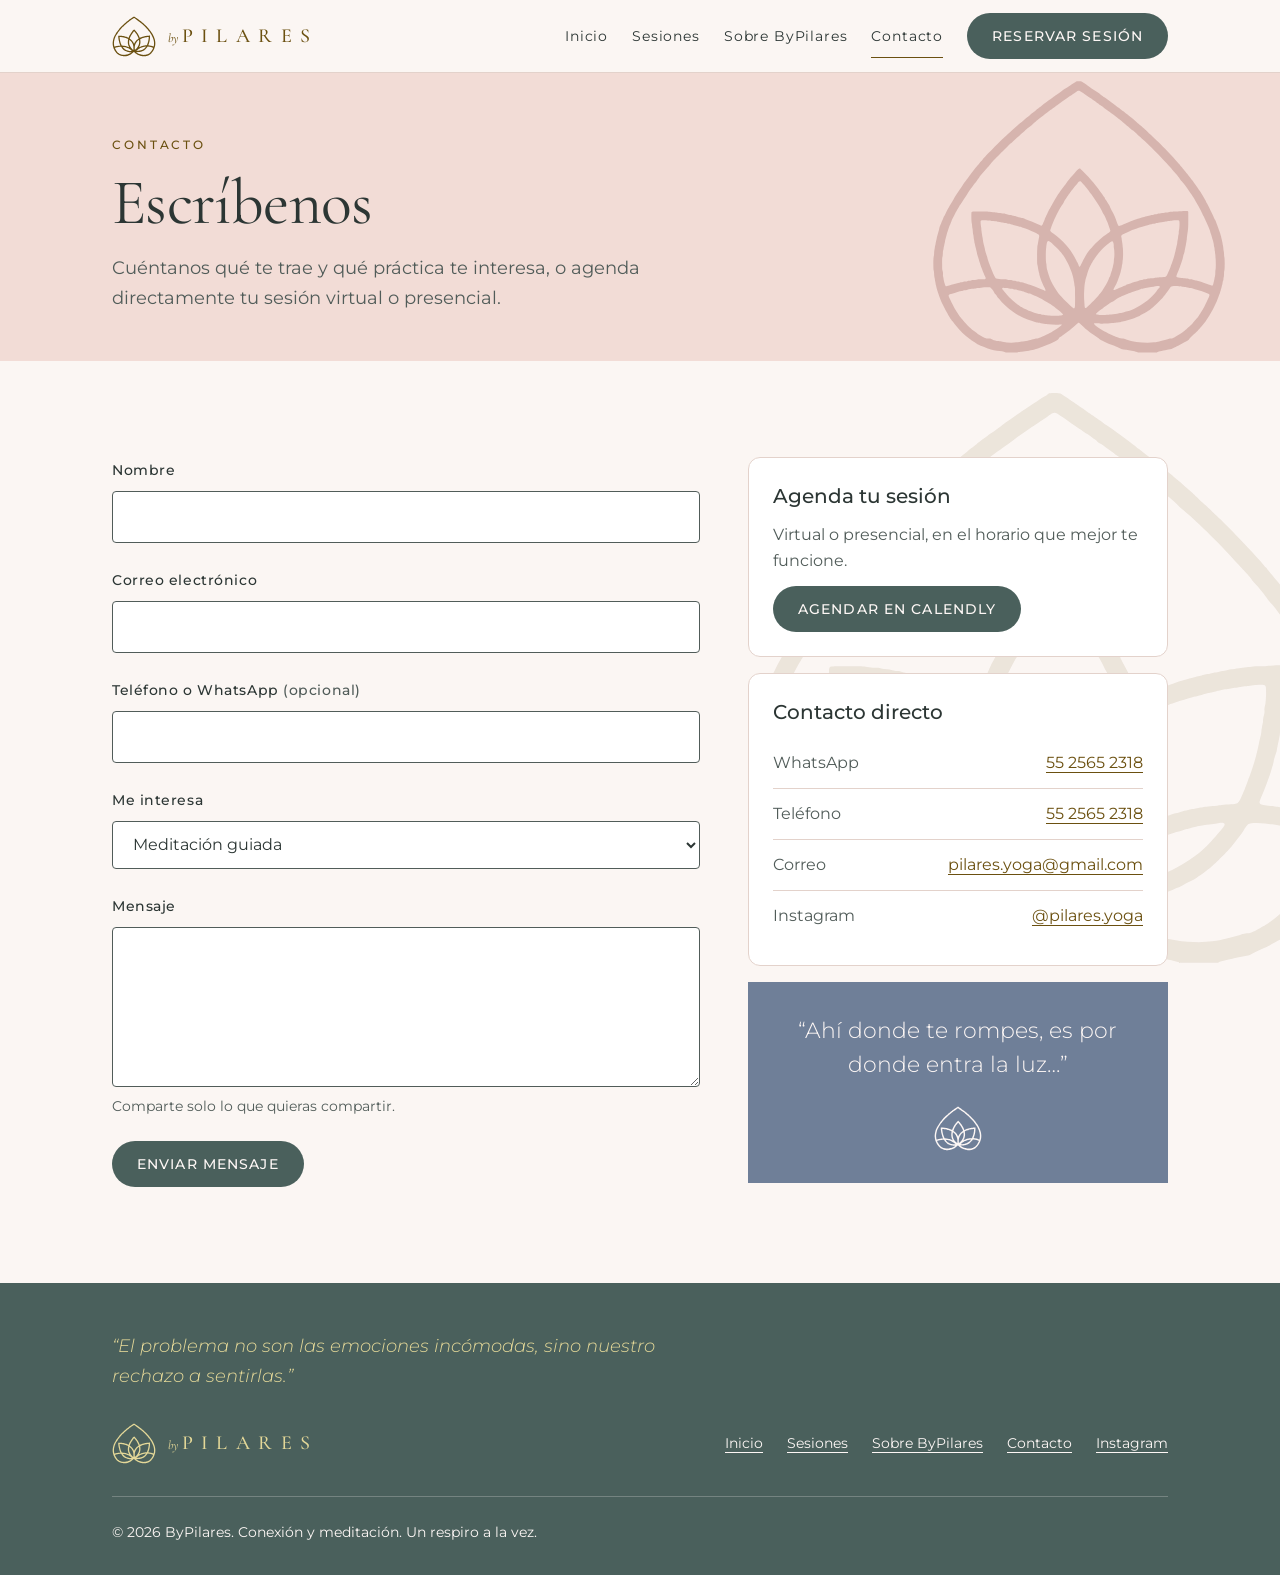
==== commit 2f832881: "Inline the lotus mark so it renders everywhere, and make it larger The mark was referenced from an e" ====
--- a/contacto.html
+++ b/contacto.html
@@ -18,10 +18,11 @@
 <link rel="stylesheet" href="assets/css/site.css">
 </head>
 <body>
+<svg width="0" height="0" style="position:absolute" aria-hidden="true" focusable="false"><symbol id="lotus" viewBox="0 0 1643 1533"><path fill-rule="evenodd" fill="currentColor" d="M417 1507C412 1504 391 1500 372 1499C349 1496 330 1491 302 1479C271 1466 268 1465 259 1459C255 1456 249 1452 245 1450C242 1448 236 1445 232 1442C229 1439 222 1434 218 1431C196 1415 168 1387 148 1362C143 1356 135 1346 130 1339C124 1332 118 1323 115 1319C113 1315 109 1310 108 1307C106 1305 102 1297 99 1291C95 1285 92 1278 90 1276C89 1273 86 1267 84 1263C82 1258 78 1251 76 1247C66 1231 44 1168 40 1148C39 1145 38 1140 37 1138C37 1136 36 1132 36 1131C36 1129 35 1124 34 1120C33 1116 32 1111 32 1108C32 1105 31 1101 30 1098C30 1096 28 1087 28 1080C28 1071 27 1064 26 1061C23 1054 23 990 26 982C27 978 28 974 28 964C28 956 29 950 30 944C31 940 32 935 32 933C32 932 33 927 34 923C35 919 36 914 36 913C36 911 37 906 38 902C39 897 41 889 42 884C44 873 46 867 52 846C54 839 56 831 56 829C57 824 61 812 66 802C67 799 70 790 74 783C77 776 80 767 82 764C84 761 89 750 94 740C102 724 111 708 134 670C143 654 160 628 180 600C184 593 191 582 196 575C202 568 211 555 217 547C255 497 264 486 268 482C271 479 274 475 275 473C276 471 280 466 284 462C288 459 292 453 294 451C304 437 411 330 428 316C431 314 437 308 442 304C448 298 461 286 481 268C487 263 495 256 506 248C510 244 518 237 523 232C529 227 537 220 542 217C547 214 552 210 554 208C556 205 561 201 566 197C571 194 579 187 584 183C589 179 597 172 602 168C607 165 614 159 617 157C620 154 627 149 632 145C637 142 643 137 646 135C648 132 656 127 663 123C670 118 676 113 678 112C679 111 685 106 692 101C700 96 713 87 722 80C731 74 742 66 747 63C752 60 764 52 775 45C785 38 796 31 799 30C802 28 804 26 805 25C807 23 834 23 838 26C839 27 847 32 855 37C863 43 874 50 878 53C883 57 897 66 908 74C919 81 933 91 939 95C945 100 956 108 963 112C988 130 1016 150 1025 158C1028 160 1033 164 1036 167C1040 169 1046 174 1051 178C1063 187 1071 193 1079 199C1083 201 1088 206 1092 209C1095 212 1102 218 1108 222C1114 227 1122 234 1127 238C1132 243 1138 248 1142 251C1145 253 1153 260 1159 266C1166 272 1174 279 1178 282C1181 285 1194 297 1206 309C1219 320 1234 335 1240 341C1254 353 1304 404 1328 430C1343 446 1353 457 1365 471C1368 475 1371 478 1371 478C1372 478 1374 481 1376 484C1379 487 1383 492 1386 496C1389 500 1395 507 1400 513C1405 519 1411 526 1414 530C1416 533 1423 542 1429 549C1434 556 1440 564 1443 567C1454 583 1473 609 1476 614C1482 620 1492 636 1502 654C1506 661 1511 671 1513 674C1515 678 1517 681 1517 681C1517 682 1520 687 1523 693C1529 704 1552 750 1560 769C1563 774 1565 780 1567 782C1575 800 1598 863 1600 875C1600 877 1602 883 1603 888C1607 905 1608 910 1608 913C1608 915 1609 920 1610 923C1611 928 1612 934 1612 938C1612 942 1613 949 1614 953C1615 958 1616 964 1616 971C1616 978 1617 985 1618 988C1620 996 1620 1052 1618 1058C1617 1060 1616 1066 1616 1074C1616 1082 1615 1088 1615 1092C1614 1094 1613 1100 1613 1104C1613 1109 1612 1113 1611 1116C1610 1118 1608 1123 1608 1127C1608 1131 1606 1135 1606 1138C1605 1140 1604 1143 1604 1144C1604 1145 1603 1149 1602 1152C1601 1156 1600 1160 1599 1162C1596 1177 1584 1210 1575 1230C1549 1287 1522 1333 1491 1368C1486 1374 1479 1381 1476 1384C1470 1393 1462 1399 1432 1426C1430 1428 1427 1431 1426 1433C1425 1438 1416 1444 1405 1450C1401 1452 1393 1456 1387 1460C1381 1464 1372 1468 1368 1470C1364 1472 1353 1477 1344 1481L1328 1489L1304 1494C1276 1500 1249 1506 1248 1508C1247 1509 1229 1509 1196 1509C1147 1509 1145 1509 1142 1507C1140 1506 1135 1504 1132 1504C1117 1500 1086 1495 1077 1494C1061 1492 1054 1490 1036 1481C1031 1478 1017 1473 1007 1469C978 1460 938 1440 930 1432C928 1430 922 1426 917 1423C912 1420 905 1415 903 1413C901 1411 894 1406 888 1403C875 1393 866 1386 858 1380C855 1376 850 1372 847 1369C844 1367 838 1361 833 1357C826 1349 822 1346 818 1346C817 1346 811 1351 802 1360C787 1374 777 1382 757 1397C736 1413 730 1418 721 1423C713 1427 712 1429 711 1432C709 1436 708 1437 701 1442C690 1448 671 1458 660 1462C650 1465 638 1470 618 1479C601 1486 592 1488 574 1493C557 1497 517 1503 502 1505C497 1506 490 1507 487 1507C477 1510 422 1509 417 1507ZM1232 1453C1244 1452 1257 1449 1292 1440C1298 1438 1307 1436 1311 1434C1316 1433 1322 1432 1324 1432C1329 1432 1332 1431 1343 1426C1361 1416 1377 1407 1383 1402C1386 1399 1392 1395 1396 1392C1401 1389 1407 1383 1411 1380C1415 1376 1423 1369 1429 1364C1434 1359 1442 1351 1445 1347C1448 1343 1455 1335 1460 1329C1466 1323 1473 1315 1476 1310C1479 1306 1484 1297 1488 1291C1498 1276 1505 1263 1521 1230C1537 1198 1538 1193 1534 1189C1530 1186 1476 1166 1466 1165C1464 1164 1460 1163 1456 1162C1446 1159 1434 1156 1431 1156C1429 1156 1425 1155 1422 1154C1419 1153 1414 1152 1412 1152C1410 1152 1405 1151 1400 1150C1396 1149 1389 1148 1386 1148C1383 1148 1375 1147 1370 1146C1352 1143 1329 1144 1325 1148C1324 1149 1318 1156 1313 1165C1307 1174 1299 1184 1295 1189C1292 1194 1285 1201 1282 1206C1274 1216 1238 1252 1230 1258C1227 1261 1223 1264 1220 1266C1218 1268 1212 1273 1206 1277C1200 1281 1193 1285 1191 1287C1188 1289 1181 1293 1173 1297C1166 1300 1158 1305 1155 1307C1152 1309 1148 1311 1145 1312C1142 1313 1136 1315 1132 1317C1120 1323 1085 1334 1066 1338C1061 1339 1053 1341 1050 1342C1046 1343 1039 1344 1036 1344C1032 1344 1024 1345 1018 1346C1003 1349 957 1351 942 1351C935 1350 925 1350 919 1349C901 1348 900 1350 910 1359C922 1369 941 1382 959 1392C974 1400 1011 1418 1023 1422C1028 1424 1035 1426 1039 1428C1044 1431 1047 1431 1057 1432C1067 1433 1070 1433 1080 1437C1123 1452 1188 1459 1232 1453ZM479 1453C488 1453 501 1451 508 1449C515 1448 529 1445 540 1444C551 1441 563 1438 570 1436C580 1433 584 1432 589 1432C599 1432 621 1423 654 1406C664 1401 674 1395 678 1392C680 1391 684 1388 687 1387C697 1382 721 1365 725 1360C730 1355 729 1355 709 1356C690 1357 671 1356 654 1354C649 1353 641 1352 637 1352C633 1352 626 1351 622 1350C617 1349 612 1348 611 1348C610 1348 605 1347 601 1346C597 1345 592 1344 591 1344C581 1344 529 1325 503 1312C483 1302 477 1298 449 1277C431 1264 396 1232 390 1222C388 1220 384 1215 381 1212C379 1209 374 1204 372 1200C370 1197 366 1192 364 1190C361 1187 358 1183 357 1180C351 1169 340 1155 336 1153C332 1151 301 1152 285 1154C280 1155 273 1156 269 1156C265 1156 260 1157 257 1158C254 1158 247 1159 242 1160C233 1160 223 1162 207 1166C203 1167 198 1168 196 1168C194 1168 189 1169 186 1170C183 1171 179 1172 177 1172C176 1172 170 1173 165 1175C159 1177 152 1179 148 1180C111 1191 110 1191 108 1195C107 1199 108 1202 116 1219C128 1245 136 1260 145 1275C164 1305 172 1317 183 1328C187 1333 192 1339 194 1342C198 1348 224 1373 232 1380C234 1382 239 1385 241 1387C243 1389 248 1393 251 1394C254 1396 258 1399 260 1401C262 1403 266 1406 269 1408C272 1409 280 1414 286 1418C306 1430 311 1432 325 1432L336 1432L347 1437C359 1443 365 1444 381 1446C387 1447 397 1449 402 1450C429 1455 454 1456 479 1453ZM723 1306C736 1304 737 1301 728 1293C713 1279 677 1251 664 1243C636 1226 622 1218 606 1210C578 1197 564 1191 552 1186C544 1184 533 1180 526 1178C514 1173 508 1172 494 1169C491 1168 486 1167 483 1166C480 1165 475 1164 473 1164C470 1164 465 1163 462 1162C459 1161 454 1160 452 1160C449 1160 443 1159 438 1158C433 1157 426 1156 424 1156C421 1156 416 1156 412 1155C398 1153 397 1158 409 1170C411 1173 415 1178 418 1182C433 1203 480 1245 500 1256C503 1257 509 1260 513 1263C528 1272 562 1286 586 1293C593 1295 601 1297 604 1298C606 1298 612 1299 616 1300C619 1301 625 1302 627 1302C630 1303 636 1304 640 1304C647 1304 655 1305 669 1307C674 1308 717 1307 723 1306ZM980 1302C985 1301 994 1300 999 1300C1010 1300 1029 1297 1040 1294C1044 1293 1049 1292 1051 1292C1052 1292 1055 1292 1057 1291C1065 1289 1078 1285 1086 1283C1119 1274 1164 1249 1198 1222C1214 1209 1233 1189 1245 1174C1251 1167 1257 1159 1260 1156C1268 1146 1264 1142 1247 1145C1243 1146 1235 1147 1230 1148C1214 1149 1187 1154 1174 1158C1170 1159 1166 1160 1166 1160C1165 1160 1161 1161 1158 1162C1154 1164 1148 1166 1144 1167C1130 1170 1098 1182 1078 1191C1071 1194 1065 1197 1065 1197C1062 1197 1026 1216 1020 1221C1017 1224 1011 1227 1008 1229C1004 1230 999 1233 995 1235C991 1238 987 1240 986 1241C983 1243 972 1250 960 1259C956 1263 949 1268 946 1270C938 1275 916 1293 915 1296C913 1299 915 1300 922 1301C926 1302 931 1302 934 1303C943 1304 970 1303 980 1302ZM796 1266C800 1263 800 1257 800 1206C800 1160 800 1156 798 1147C797 1143 796 1136 796 1134C796 1132 795 1126 794 1121C793 1116 792 1111 792 1110C792 1108 791 1104 790 1100C789 1096 788 1091 787 1088C785 1075 764 1025 756 1012C754 1008 751 1003 750 1000C747 993 731 970 722 960C718 956 713 950 710 946C703 938 687 923 677 914C673 911 667 906 664 904C653 894 647 897 645 912C644 916 643 925 642 933C639 952 639 1008 642 1020C643 1023 644 1031 644 1036C645 1048 645 1050 660 1096C668 1121 698 1172 719 1197C741 1222 788 1267 794 1267C794 1267 795 1266 796 1266ZM862 1263C869 1258 916 1212 927 1198C930 1194 934 1189 936 1187C950 1171 974 1130 984 1107C986 1102 989 1095 991 1093C992 1090 994 1084 995 1079C997 1074 999 1067 1000 1064C1002 1060 1003 1056 1003 1054C1003 1052 1004 1048 1006 1044C1007 1040 1008 1035 1008 1034C1008 1032 1009 1028 1010 1025C1011 1021 1012 1016 1012 1011C1012 1006 1013 1000 1013 996C1016 987 1016 951 1013 939C1012 932 1011 928 1012 923C1012 916 1010 906 1006 901C1003 897 1002 897 973 920C954 935 930 961 915 983C911 989 907 994 906 996C902 1000 890 1020 886 1030C883 1036 879 1044 877 1048C873 1057 868 1070 865 1084C863 1089 861 1097 859 1103C857 1109 856 1115 856 1117C856 1119 855 1123 854 1126C851 1139 848 1198 850 1222C851 1234 852 1252 853 1261C853 1262 856 1265 857 1265C858 1265 860 1264 862 1263ZM637 1170C640 1169 639 1167 632 1153C626 1141 617 1121 613 1110C607 1092 604 1082 604 1079C604 1078 604 1075 603 1073C601 1069 597 1048 596 1039C595 1034 594 1028 593 1025C591 1016 592 937 594 924C595 919 597 909 598 902C599 896 601 886 602 881C605 870 604 867 600 863C593 856 531 829 510 824C508 823 502 821 497 820C492 818 484 816 478 814C469 812 465 811 448 806C444 805 440 804 438 804C436 804 431 803 428 802C425 801 420 800 419 800C417 800 413 799 409 798C406 797 401 796 399 796C396 796 391 795 387 794C383 793 377 792 375 792C372 792 366 791 361 790C356 789 349 788 343 788C337 788 329 787 326 786C316 784 290 783 287 785C285 785 284 787 283 788C282 791 283 808 286 826C287 833 287 841 288 844C288 847 289 854 290 860C291 866 292 874 293 878C296 900 299 916 302 925C303 929 305 934 305 936C306 945 310 960 316 978C318 984 320 990 320 991C320 995 333 1031 342 1052C356 1087 364 1102 369 1104C374 1106 390 1108 408 1108C419 1108 424 1108 431 1110C435 1111 442 1112 445 1112C448 1112 454 1113 458 1114C461 1115 466 1116 468 1116C470 1116 475 1117 478 1118C482 1119 486 1120 488 1120C490 1120 495 1121 498 1122C502 1123 507 1124 508 1124C509 1124 517 1126 525 1129C533 1131 545 1135 552 1137C572 1144 598 1154 626 1166C631 1169 636 1171 636 1171C636 1171 637 1171 637 1170ZM1033 1159C1042 1155 1055 1149 1061 1147C1067 1144 1075 1141 1078 1140C1080 1138 1087 1136 1093 1134C1099 1132 1107 1129 1112 1127C1116 1125 1124 1123 1129 1121C1134 1120 1140 1118 1143 1118C1154 1114 1162 1112 1163 1112C1164 1112 1168 1111 1171 1110C1174 1109 1179 1108 1181 1108C1183 1108 1188 1107 1192 1106C1196 1105 1201 1104 1203 1104C1205 1104 1209 1103 1213 1102C1217 1102 1226 1101 1233 1100C1240 1100 1249 1098 1253 1098C1257 1097 1265 1096 1275 1096C1293 1096 1296 1095 1300 1090C1303 1087 1305 1083 1316 1057C1318 1052 1322 1043 1324 1036C1326 1030 1330 1020 1332 1014C1341 990 1347 968 1354 934C1355 928 1357 921 1358 917C1359 913 1360 907 1360 902C1361 898 1362 892 1362 890C1363 887 1364 882 1364 879C1364 875 1365 869 1366 865C1368 860 1368 856 1368 852C1367 848 1368 844 1369 839C1371 833 1371 828 1372 810C1372 783 1373 784 1355 784C1347 784 1340 785 1334 786C1329 787 1322 788 1319 788C1315 788 1309 789 1304 790C1300 791 1294 792 1292 792C1290 792 1284 793 1280 794C1275 795 1269 796 1267 796C1264 796 1259 797 1256 798C1252 799 1249 800 1247 800C1246 800 1243 801 1240 802C1236 803 1232 804 1230 804C1226 804 1214 807 1198 812C1194 813 1189 815 1186 815C1165 821 1129 832 1117 837C1112 839 1103 843 1096 846C1081 852 1060 862 1057 865C1052 869 1052 871 1054 879C1055 883 1056 890 1056 894C1057 898 1058 904 1058 906C1059 909 1060 915 1060 920C1060 925 1061 933 1062 938C1062 943 1063 953 1063 967C1063 981 1062 991 1062 996C1061 1001 1060 1008 1060 1012C1060 1018 1059 1023 1058 1027C1057 1030 1056 1035 1056 1038C1056 1041 1055 1045 1054 1048C1053 1052 1052 1055 1052 1057C1052 1058 1051 1062 1050 1066C1049 1070 1047 1076 1046 1080C1038 1104 1028 1131 1019 1146C1005 1170 1007 1172 1033 1159ZM105 1143C116 1139 142 1132 145 1132C147 1132 151 1131 154 1130C160 1128 175 1124 178 1124C179 1124 183 1123 186 1122C189 1121 195 1120 198 1120C200 1120 206 1119 209 1118C213 1117 217 1116 220 1116C222 1116 227 1115 230 1114C234 1113 238 1112 243 1112C248 1112 255 1111 260 1110C267 1108 272 1108 287 1108L306 1108L309 1105C312 1102 312 1101 303 1084C300 1076 296 1066 294 1062C293 1057 290 1050 288 1046C285 1037 274 1005 272 996C271 993 269 987 268 984C265 975 263 965 259 948C258 942 256 935 254 928C253 925 252 921 252 919C252 918 251 914 250 910C249 907 248 903 248 900C248 898 247 892 246 888C245 884 244 878 244 875C244 871 243 865 242 862C241 857 240 852 240 847C240 843 239 835 238 830C237 824 236 817 236 814C236 810 235 804 234 800C232 791 231 745 233 741C235 736 236 736 280 736C316 736 322 736 331 738C337 739 345 740 351 740C359 740 363 740 368 742C373 743 378 744 383 744C387 744 392 745 397 746C401 747 406 748 409 748C413 748 416 748 420 750C427 752 443 756 447 756C448 756 451 756 453 757C454 758 459 759 464 760C468 761 475 763 478 764C485 766 495 769 508 772C511 772 515 773 516 774C517 774 524 777 532 780C551 786 571 794 603 809C609 812 614 814 616 814C619 814 621 810 624 804C624 801 626 797 627 795C628 793 631 786 633 781C635 775 638 769 638 768C639 767 643 758 647 750C651 741 655 733 655 732C656 730 660 723 665 714C678 689 693 665 707 642C715 631 722 620 724 618C725 617 729 611 733 606C737 601 743 592 747 588C763 566 774 552 798 526C820 501 823 499 830 503C837 508 884 557 900 577C922 604 928 612 949 642C952 647 956 653 958 656C960 658 963 663 964 666C966 669 969 674 972 678C974 682 978 688 979 690C981 693 984 698 986 700C987 703 991 710 993 716C996 721 1000 730 1003 735C1012 751 1021 770 1028 792C1031 802 1036 812 1038 814C1041 817 1045 816 1063 808C1072 804 1083 799 1086 798C1090 796 1096 794 1099 792C1107 789 1116 786 1136 779C1145 776 1155 773 1158 772C1165 770 1190 763 1204 760C1208 759 1213 758 1215 757C1217 756 1220 756 1221 756C1223 756 1227 755 1230 754C1233 753 1238 752 1240 752C1242 752 1247 751 1250 750C1253 749 1257 748 1259 748C1262 748 1266 747 1270 746C1274 745 1279 744 1283 744C1287 744 1292 743 1295 742C1297 742 1305 741 1311 740C1317 739 1326 738 1330 738C1334 737 1342 736 1351 736C1358 736 1369 736 1374 735C1378 734 1390 734 1399 733L1415 733L1418 735L1420 738L1420 781C1420 825 1420 827 1414 868C1413 874 1412 883 1412 887C1412 891 1410 898 1410 902C1409 905 1408 910 1408 912C1408 914 1407 920 1406 924C1405 929 1403 938 1402 943C1401 948 1400 953 1400 954C1400 956 1399 959 1398 962C1395 971 1392 981 1392 983C1392 984 1391 988 1390 992C1389 996 1387 1001 1386 1005C1384 1014 1371 1050 1365 1064C1354 1090 1353 1092 1357 1095C1359 1097 1367 1099 1384 1100C1391 1100 1399 1102 1402 1102C1406 1103 1411 1104 1413 1104C1415 1104 1420 1105 1423 1106C1426 1107 1432 1108 1434 1108C1437 1108 1442 1109 1445 1110C1449 1111 1454 1112 1456 1113C1471 1116 1473 1116 1504 1126C1522 1132 1526 1134 1540 1139C1548 1142 1552 1143 1554 1141C1555 1139 1558 1131 1559 1124C1560 1121 1561 1115 1562 1111C1563 1107 1564 1102 1564 1100C1564 1098 1565 1094 1566 1092C1567 1089 1568 1082 1568 1072C1568 1064 1569 1054 1570 1050C1571 1042 1571 1010 1570 996C1569 990 1569 980 1568 973C1567 966 1566 958 1566 955C1565 952 1564 947 1564 943C1564 939 1563 934 1562 931C1561 927 1560 923 1560 920C1560 918 1559 912 1558 908C1557 904 1555 897 1554 893C1548 871 1547 867 1543 857C1541 852 1540 847 1540 846C1540 844 1531 819 1526 810C1515 785 1512 779 1504 763C1499 753 1495 745 1495 744C1495 742 1472 699 1466 690C1464 687 1461 681 1458 676C1453 666 1447 657 1425 626C1409 601 1394 581 1384 571C1381 567 1376 562 1374 558C1369 551 1363 543 1352 530C1347 524 1340 516 1336 512C1333 507 1323 496 1315 487C1306 478 1298 469 1296 467C1274 440 1203 369 1168 339C1161 333 1152 325 1148 322C1139 312 1120 295 1115 292C1111 289 1105 284 1092 272C1088 269 1081 263 1075 258C1069 253 1061 247 1059 245C1053 240 1036 227 1030 222C1026 219 1019 214 1005 203C993 193 986 188 978 183C975 180 966 174 959 169C952 163 943 157 939 155C935 153 932 150 931 149C930 148 925 144 920 141C915 137 908 132 905 130C901 128 891 120 881 114C871 107 855 96 844 88C822 73 821 73 813 77C811 79 803 84 796 89C788 94 773 104 761 112C735 130 719 141 711 148C707 151 698 157 691 162C684 167 673 175 667 179C662 183 654 189 651 191C647 194 641 199 636 203C625 212 605 228 596 234C590 239 579 248 565 261C563 263 558 266 555 269C552 271 547 275 544 278C541 280 536 285 532 287C529 290 520 299 511 306C502 314 492 323 488 327C485 330 475 339 467 346C459 354 451 361 449 363C447 364 439 372 430 380C422 389 410 400 404 406C393 416 360 450 352 459C350 462 343 470 336 477C330 484 323 492 322 494C320 496 316 501 312 505C299 519 295 524 288 533C284 537 278 545 275 550C271 555 266 562 263 566C260 570 255 577 251 582C233 606 226 616 209 642C199 658 187 676 183 682C179 688 174 697 171 700C168 704 165 710 164 712C163 714 160 719 158 722C152 730 130 774 122 792C119 800 115 809 113 813C110 821 103 842 100 852C99 855 97 862 96 866C91 883 88 896 88 899C88 901 87 905 86 909C85 912 84 917 84 918C84 920 83 924 82 927C81 930 80 935 80 937C80 940 79 944 78 947C77 949 76 957 76 964C76 971 75 980 74 984C72 989 72 997 72 1022C72 1053 72 1053 75 1063C77 1071 77 1073 77 1080C76 1086 76 1089 78 1095C79 1099 80 1104 80 1106C80 1113 88 1141 91 1144C93 1147 97 1146 105 1143ZM839 1014C862 970 869 958 892 934C895 931 898 926 900 924C911 909 951 874 974 859C992 847 993 845 993 840C992 836 983 810 978 796C975 792 973 785 971 781C968 773 963 763 959 756C957 753 954 747 952 744C947 730 924 692 905 665C901 659 894 650 891 645C888 640 883 634 880 631C878 627 874 622 872 620C870 617 867 612 864 609C862 607 857 601 853 596C840 581 831 571 829 571C823 570 819 573 812 584C809 587 805 593 802 596C798 600 794 606 791 609C789 612 786 617 783 619C781 622 777 628 774 631C772 635 769 640 767 641C763 646 744 675 739 684C737 689 733 696 730 700C728 703 723 711 719 716C713 726 692 767 683 788C675 806 664 838 664 840C665 844 672 851 681 857C706 874 727 893 753 923C774 947 789 970 805 1000C809 1008 812 1015 813 1015C813 1016 815 1021 818 1026C824 1045 824 1045 839 1014Z"/></symbol></svg>
 <a class="skip" href="#main">Saltar al contenido</a>
 <header class="site-header">
   <div class="wrap">
-    <a class="brand" href="index.html" aria-label="ByPilares, inicio"><svg class="lotus" viewBox="0 0 1643 1533" aria-hidden="true" focusable="false"><use href="assets/img/logos/lotus-mark.svg#lotus"/></svg><span class="bp-wordmark"><span class="bp-wordmark__by">by</span><span class="bp-wordmark__name">Pilares</span></span></a>
+    <a class="brand" href="index.html" aria-label="ByPilares, inicio"><svg class="lotus" viewBox="0 0 1643 1533" aria-hidden="true" focusable="false"><use href="#lotus"/></svg><span class="bp-wordmark"><span class="bp-wordmark__by">by</span><span class="bp-wordmark__name">Pilares</span></span></a>
     <button class="nav-toggle" type="button" aria-expanded="false" aria-controls="site-nav">Menú</button>
     <nav class="nav" id="site-nav" aria-label="Principal">
       <a href="index.html">Inicio</a><a href="sesiones.html">Sesiones</a><a href="sobre.html">Sobre ByPilares</a><a href="contacto.html" aria-current="page">Contacto</a>
@@ -32,7 +33,7 @@
 <main id="main">
 
 <section class="page-head">
-  <span class="page-head__mark" aria-hidden="true"><svg class="lotus" viewBox="0 0 1643 1533" aria-hidden="true" focusable="false"><use href="assets/img/logos/lotus-mark.svg#lotus"/></svg></span>
+  <span class="page-head__mark" aria-hidden="true"><svg class="lotus" viewBox="0 0 1643 1533" aria-hidden="true" focusable="false"><use href="#lotus"/></svg></span>
   <div class="wrap">
     <span class="eyebrow">Contacto</span>
     <h1 class="display-xl">Escríbenos</h1>
@@ -79,7 +80,7 @@
       </div>
       <div class="note-card" data-theme="light">
         <p>“Ahí donde te rompes, es por donde entra la luz…”</p>
-        <svg class="lotus" viewBox="0 0 1643 1533" aria-hidden="true" focusable="false"><use href="assets/img/logos/lotus-mark.svg#lotus"/></svg>
+        <svg class="lotus" viewBox="0 0 1643 1533" aria-hidden="true" focusable="false"><use href="#lotus"/></svg>
       </div>
     </aside>
   </div>
@@ -96,7 +97,7 @@
 <footer class="site-footer">
   <div class="wrap">
     <p class="footer-quote">“El problema no son las emociones incómodas, sino nuestro rechazo a sentirlas.”</p>
-    <a class="brand brand--on-dark" href="index.html" aria-label="ByPilares, inicio"><svg class="lotus" viewBox="0 0 1643 1533" aria-hidden="true" focusable="false"><use href="assets/img/logos/lotus-mark.svg#lotus"/></svg><span class="bp-wordmark bp-wordmark--on-dark"><span class="bp-wordmark__by">by</span><span class="bp-wordmark__name">Pilares</span></span></a>
+    <a class="brand brand--on-dark" href="index.html" aria-label="ByPilares, inicio"><svg class="lotus" viewBox="0 0 1643 1533" aria-hidden="true" focusable="false"><use href="#lotus"/></svg><span class="bp-wordmark bp-wordmark--on-dark"><span class="bp-wordmark__by">by</span><span class="bp-wordmark__name">Pilares</span></span></a>
     <ul class="footer-links">
       <li><a href="index.html">Inicio</a></li><li><a href="sesiones.html">Sesiones</a></li><li><a href="sobre.html">Sobre ByPilares</a></li><li><a href="contacto.html">Contacto</a></li>
       <li><a href="https://www.instagram.com/pilares.yoga/" target="_blank" rel="noopener">Instagram</a></li>
--- a/assets/css/site.css
+++ b/assets/css/site.css
@@ -17,9 +17,9 @@
 body::before {
   content: ""; position: fixed; z-index: -1; pointer-events: none;
   right: -10vmin; bottom: -8vmin; width: min(70vmin, 640px); aspect-ratio: 1643 / 1533;
-  background: var(--gold-ink); opacity: 0.07;
-  -webkit-mask: url("../img/logos/lotus-mark.svg") center / contain no-repeat;
-          mask: url("../img/logos/lotus-mark.svg") center / contain no-repeat;
+  background: var(--gold-ink); opacity: 0.1;
+  -webkit-mask: url("data:image/svg+xml,%3Csvg xmlns=%22http://www.w3.org/2000/svg%22 viewBox=%220 0 1643 1533%22%3E%3Cpath fill-rule=%22evenodd%22 d=%22M417 1507C412 1504 391 1500 372 1499C349 1496 330 1491 302 1479C271 1466 268 1465 259 1459C255 1456 249 1452 245 1450C242 1448 236 1445 232 1442C229 1439 222 1434 218 1431C196 1415 168 1387 148 1362C143 1356 135 1346 130 1339C124 1332 118 1323 115 1319C113 1315 109 1310 108 1307C106 1305 102 1297 99 1291C95 1285 92 1278 90 1276C89 1273 86 1267 84 1263C82 1258 78 1251 76 1247C66 1231 44 1168 40 1148C39 1145 38 1140 37 1138C37 1136 36 1132 36 1131C36 1129 35 1124 34 1120C33 1116 32 1111 32 1108C32 1105 31 1101 30 1098C30 1096 28 1087 28 1080C28 1071 27 1064 26 1061C23 1054 23 990 26 982C27 978 28 974 28 964C28 956 29 950 30 944C31 940 32 935 32 933C32 932 33 927 34 923C35 919 36 914 36 913C36 911 37 906 38 902C39 897 41 889 42 884C44 873 46 867 52 846C54 839 56 831 56 829C57 824 61 812 66 802C67 799 70 790 74 783C77 776 80 767 82 764C84 761 89 750 94 740C102 724 111 708 134 670C143 654 160 628 180 600C184 593 191 582 196 575C202 568 211 555 217 547C255 497 264 486 268 482C271 479 274 475 275 473C276 471 280 466 284 462C288 459 292 453 294 451C304 437 411 330 428 316C431 314 437 308 442 304C448 298 461 286 481 268C487 263 495 256 506 248C510 244 518 237 523 232C529 227 537 220 542 217C547 214 552 210 554 208C556 205 561 201 566 197C571 194 579 187 584 183C589 179 597 172 602 168C607 165 614 159 617 157C620 154 627 149 632 145C637 142 643 137 646 135C648 132 656 127 663 123C670 118 676 113 678 112C679 111 685 106 692 101C700 96 713 87 722 80C731 74 742 66 747 63C752 60 764 52 775 45C785 38 796 31 799 30C802 28 804 26 805 25C807 23 834 23 838 26C839 27 847 32 855 37C863 43 874 50 878 53C883 57 897 66 908 74C919 81 933 91 939 95C945 100 956 108 963 112C988 130 1016 150 1025 158C1028 160 1033 164 1036 167C1040 169 1046 174 1051 178C1063 187 1071 193 1079 199C1083 201 1088 206 1092 209C1095 212 1102 218 1108 222C1114 227 1122 234 1127 238C1132 243 1138 248 1142 251C1145 253 1153 260 1159 266C1166 272 1174 279 1178 282C1181 285 1194 297 1206 309C1219 320 1234 335 1240 341C1254 353 1304 404 1328 430C1343 446 1353 457 1365 471C1368 475 1371 478 1371 478C1372 478 1374 481 1376 484C1379 487 1383 492 1386 496C1389 500 1395 507 1400 513C1405 519 1411 526 1414 530C1416 533 1423 542 1429 549C1434 556 1440 564 1443 567C1454 583 1473 609 1476 614C1482 620 1492 636 1502 654C1506 661 1511 671 1513 674C1515 678 1517 681 1517 681C1517 682 1520 687 1523 693C1529 704 1552 750 1560 769C1563 774 1565 780 1567 782C1575 800 1598 863 1600 875C1600 877 1602 883 1603 888C1607 905 1608 910 1608 913C1608 915 1609 920 1610 923C1611 928 1612 934 1612 938C1612 942 1613 949 1614 953C1615 958 1616 964 1616 971C1616 978 1617 985 1618 988C1620 996 1620 1052 1618 1058C1617 1060 1616 1066 1616 1074C1616 1082 1615 1088 1615 1092C1614 1094 1613 1100 1613 1104C1613 1109 1612 1113 1611 1116C1610 1118 1608 1123 1608 1127C1608 1131 1606 1135 1606 1138C1605 1140 1604 1143 1604 1144C1604 1145 1603 1149 1602 1152C1601 1156 1600 1160 1599 1162C1596 1177 1584 1210 1575 1230C1549 1287 1522 1333 1491 1368C1486 1374 1479 1381 1476 1384C1470 1393 1462 1399 1432 1426C1430 1428 1427 1431 1426 1433C1425 1438 1416 1444 1405 1450C1401 1452 1393 1456 1387 1460C1381 1464 1372 1468 1368 1470C1364 1472 1353 1477 1344 1481L1328 1489L1304 1494C1276 1500 1249 1506 1248 1508C1247 1509 1229 1509 1196 1509C1147 1509 1145 1509 1142 1507C1140 1506 1135 1504 1132 1504C1117 1500 1086 1495 1077 1494C1061 1492 1054 1490 1036 1481C1031 1478 1017 1473 1007 1469C978 1460 938 1440 930 1432C928 1430 922 1426 917 1423C912 1420 905 1415 903 1413C901 1411 894 1406 888 1403C875 1393 866 1386 858 1380C855 1376 850 1372 847 1369C844 1367 838 1361 833 1357C826 1349 822 1346 818 1346C817 1346 811 1351 802 1360C787 1374 777 1382 757 1397C736 1413 730 1418 721 1423C713 1427 712 1429 711 1432C709 1436 708 1437 701 1442C690 1448 671 1458 660 1462C650 1465 638 1470 618 1479C601 1486 592 1488 574 1493C557 1497 517 1503 502 1505C497 1506 490 1507 487 1507C477 1510 422 1509 417 1507ZM1232 1453C1244 1452 1257 1449 1292 1440C1298 1438 1307 1436 1311 1434C1316 1433 1322 1432 1324 1432C1329 1432 1332 1431 1343 1426C1361 1416 1377 1407 1383 1402C1386 1399 1392 1395 1396 1392C1401 1389 1407 1383 1411 1380C1415 1376 1423 1369 1429 1364C1434 1359 1442 1351 1445 1347C1448 1343 1455 1335 1460 1329C1466 1323 1473 1315 1476 1310C1479 1306 1484 1297 1488 1291C1498 1276 1505 1263 1521 1230C1537 1198 1538 1193 1534 1189C1530 1186 1476 1166 1466 1165C1464 1164 1460 1163 1456 1162C1446 1159 1434 1156 1431 1156C1429 1156 1425 1155 1422 1154C1419 1153 1414 1152 1412 1152C1410 1152 1405 1151 1400 1150C1396 1149 1389 1148 1386 1148C1383 1148 1375 1147 1370 1146C1352 1143 1329 1144 1325 1148C1324 1149 1318 1156 1313 1165C1307 1174 1299 1184 1295 1189C1292 1194 1285 1201 1282 1206C1274 1216 1238 1252 1230 1258C1227 1261 1223 1264 1220 1266C1218 1268 1212 1273 1206 1277C1200 1281 1193 1285 1191 1287C1188 1289 1181 1293 1173 1297C1166 1300 1158 1305 1155 1307C1152 1309 1148 1311 1145 1312C1142 1313 1136 1315 1132 1317C1120 1323 1085 1334 1066 1338C1061 1339 1053 1341 1050 1342C1046 1343 1039 1344 1036 1344C1032 1344 1024 1345 1018 1346C1003 1349 957 1351 942 1351C935 1350 925 1350 919 1349C901 1348 900 1350 910 1359C922 1369 941 1382 959 1392C974 1400 1011 1418 1023 1422C1028 1424 1035 1426 1039 1428C1044 1431 1047 1431 1057 1432C1067 1433 1070 1433 1080 1437C1123 1452 1188 1459 1232 1453ZM479 1453C488 1453 501 1451 508 1449C515 1448 529 1445 540 1444C551 1441 563 1438 570 1436C580 1433 584 1432 589 1432C599 1432 621 1423 654 1406C664 1401 674 1395 678 1392C680 1391 684 1388 687 1387C697 1382 721 1365 725 1360C730 1355 729 1355 709 1356C690 1357 671 1356 654 1354C649 1353 641 1352 637 1352C633 1352 626 1351 622 1350C617 1349 612 1348 611 1348C610 1348 605 1347 601 1346C597 1345 592 1344 591 1344C581 1344 529 1325 503 1312C483 1302 477 1298 449 1277C431 1264 396 1232 390 1222C388 1220 384 1215 381 1212C379 1209 374 1204 372 1200C370 1197 366 1192 364 1190C361 1187 358 1183 357 1180C351 1169 340 1155 336 1153C332 1151 301 1152 285 1154C280 1155 273 1156 269 1156C265 1156 260 1157 257 1158C254 1158 247 1159 242 1160C233 1160 223 1162 207 1166C203 1167 198 1168 196 1168C194 1168 189 1169 186 1170C183 1171 179 1172 177 1172C176 1172 170 1173 165 1175C159 1177 152 1179 148 1180C111 1191 110 1191 108 1195C107 1199 108 1202 116 1219C128 1245 136 1260 145 1275C164 1305 172 1317 183 1328C187 1333 192 1339 194 1342C198 1348 224 1373 232 1380C234 1382 239 1385 241 1387C243 1389 248 1393 251 1394C254 1396 258 1399 260 1401C262 1403 266 1406 269 1408C272 1409 280 1414 286 1418C306 1430 311 1432 325 1432L336 1432L347 1437C359 1443 365 1444 381 1446C387 1447 397 1449 402 1450C429 1455 454 1456 479 1453ZM723 1306C736 1304 737 1301 728 1293C713 1279 677 1251 664 1243C636 1226 622 1218 606 1210C578 1197 564 1191 552 1186C544 1184 533 1180 526 1178C514 1173 508 1172 494 1169C491 1168 486 1167 483 1166C480 1165 475 1164 473 1164C470 1164 465 1163 462 1162C459 1161 454 1160 452 1160C449 1160 443 1159 438 1158C433 1157 426 1156 424 1156C421 1156 416 1156 412 1155C398 1153 397 1158 409 1170C411 1173 415 1178 418 1182C433 1203 480 1245 500 1256C503 1257 509 1260 513 1263C528 1272 562 1286 586 1293C593 1295 601 1297 604 1298C606 1298 612 1299 616 1300C619 1301 625 1302 627 1302C630 1303 636 1304 640 1304C647 1304 655 1305 669 1307C674 1308 717 1307 723 1306ZM980 1302C985 1301 994 1300 999 1300C1010 1300 1029 1297 1040 1294C1044 1293 1049 1292 1051 1292C1052 1292 1055 1292 1057 1291C1065 1289 1078 1285 1086 1283C1119 1274 1164 1249 1198 1222C1214 1209 1233 1189 1245 1174C1251 1167 1257 1159 1260 1156C1268 1146 1264 1142 1247 1145C1243 1146 1235 1147 1230 1148C1214 1149 1187 1154 1174 1158C1170 1159 1166 1160 1166 1160C1165 1160 1161 1161 1158 1162C1154 1164 1148 1166 1144 1167C1130 1170 1098 1182 1078 1191C1071 1194 1065 1197 1065 1197C1062 1197 1026 1216 1020 1221C1017 1224 1011 1227 1008 1229C1004 1230 999 1233 995 1235C991 1238 987 1240 986 1241C983 1243 972 1250 960 1259C956 1263 949 1268 946 1270C938 1275 916 1293 915 1296C913 1299 915 1300 922 1301C926 1302 931 1302 934 1303C943 1304 970 1303 980 1302ZM796 1266C800 1263 800 1257 800 1206C800 1160 800 1156 798 1147C797 1143 796 1136 796 1134C796 1132 795 1126 794 1121C793 1116 792 1111 792 1110C792 1108 791 1104 790 1100C789 1096 788 1091 787 1088C785 1075 764 1025 756 1012C754 1008 751 1003 750 1000C747 993 731 970 722 960C718 956 713 950 710 946C703 938 687 923 677 914C673 911 667 906 664 904C653 894 647 897 645 912C644 916 643 925 642 933C639 952 639 1008 642 1020C643 1023 644 1031 644 1036C645 1048 645 1050 660 1096C668 1121 698 1172 719 1197C741 1222 788 1267 794 1267C794 1267 795 1266 796 1266ZM862 1263C869 1258 916 1212 927 1198C930 1194 934 1189 936 1187C950 1171 974 1130 984 1107C986 1102 989 1095 991 1093C992 1090 994 1084 995 1079C997 1074 999 1067 1000 1064C1002 1060 1003 1056 1003 1054C1003 1052 1004 1048 1006 1044C1007 1040 1008 1035 1008 1034C1008 1032 1009 1028 1010 1025C1011 1021 1012 1016 1012 1011C1012 1006 1013 1000 1013 996C1016 987 1016 951 1013 939C1012 932 1011 928 1012 923C1012 916 1010 906 1006 901C1003 897 1002 897 973 920C954 935 930 961 915 983C911 989 907 994 906 996C902 1000 890 1020 886 1030C883 1036 879 1044 877 1048C873 1057 868 1070 865 1084C863 1089 861 1097 859 1103C857 1109 856 1115 856 1117C856 1119 855 1123 854 1126C851 1139 848 1198 850 1222C851 1234 852 1252 853 1261C853 1262 856 1265 857 1265C858 1265 860 1264 862 1263ZM637 1170C640 1169 639 1167 632 1153C626 1141 617 1121 613 1110C607 1092 604 1082 604 1079C604 1078 604 1075 603 1073C601 1069 597 1048 596 1039C595 1034 594 1028 593 1025C591 1016 592 937 594 924C595 919 597 909 598 902C599 896 601 886 602 881C605 870 604 867 600 863C593 856 531 829 510 824C508 823 502 821 497 820C492 818 484 816 478 814C469 812 465 811 448 806C444 805 440 804 438 804C436 804 431 803 428 802C425 801 420 800 419 800C417 800 413 799 409 798C406 797 401 796 399 796C396 796 391 795 387 794C383 793 377 792 375 792C372 792 366 791 361 790C356 789 349 788 343 788C337 788 329 787 326 786C316 784 290 783 287 785C285 785 284 787 283 788C282 791 283 808 286 826C287 833 287 841 288 844C288 847 289 854 290 860C291 866 292 874 293 878C296 900 299 916 302 925C303 929 305 934 305 936C306 945 310 960 316 978C318 984 320 990 320 991C320 995 333 1031 342 1052C356 1087 364 1102 369 1104C374 1106 390 1108 408 1108C419 1108 424 1108 431 1110C435 1111 442 1112 445 1112C448 1112 454 1113 458 1114C461 1115 466 1116 468 1116C470 1116 475 1117 478 1118C482 1119 486 1120 488 1120C490 1120 495 1121 498 1122C502 1123 507 1124 508 1124C509 1124 517 1126 525 1129C533 1131 545 1135 552 1137C572 1144 598 1154 626 1166C631 1169 636 1171 636 1171C636 1171 637 1171 637 1170ZM1033 1159C1042 1155 1055 1149 1061 1147C1067 1144 1075 1141 1078 1140C1080 1138 1087 1136 1093 1134C1099 1132 1107 1129 1112 1127C1116 1125 1124 1123 1129 1121C1134 1120 1140 1118 1143 1118C1154 1114 1162 1112 1163 1112C1164 1112 1168 1111 1171 1110C1174 1109 1179 1108 1181 1108C1183 1108 1188 1107 1192 1106C1196 1105 1201 1104 1203 1104C1205 1104 1209 1103 1213 1102C1217 1102 1226 1101 1233 1100C1240 1100 1249 1098 1253 1098C1257 1097 1265 1096 1275 1096C1293 1096 1296 1095 1300 1090C1303 1087 1305 1083 1316 1057C1318 1052 1322 1043 1324 1036C1326 1030 1330 1020 1332 1014C1341 990 1347 968 1354 934C1355 928 1357 921 1358 917C1359 913 1360 907 1360 902C1361 898 1362 892 1362 890C1363 887 1364 882 1364 879C1364 875 1365 869 1366 865C1368 860 1368 856 1368 852C1367 848 1368 844 1369 839C1371 833 1371 828 1372 810C1372 783 1373 784 1355 784C1347 784 1340 785 1334 786C1329 787 1322 788 1319 788C1315 788 1309 789 1304 790C1300 791 1294 792 1292 792C1290 792 1284 793 1280 794C1275 795 1269 796 1267 796C1264 796 1259 797 1256 798C1252 799 1249 800 1247 800C1246 800 1243 801 1240 802C1236 803 1232 804 1230 804C1226 804 1214 807 1198 812C1194 813 1189 815 1186 815C1165 821 1129 832 1117 837C1112 839 1103 843 1096 846C1081 852 1060 862 1057 865C1052 869 1052 871 1054 879C1055 883 1056 890 1056 894C1057 898 1058 904 1058 906C1059 909 1060 915 1060 920C1060 925 1061 933 1062 938C1062 943 1063 953 1063 967C1063 981 1062 991 1062 996C1061 1001 1060 1008 1060 1012C1060 1018 1059 1023 1058 1027C1057 1030 1056 1035 1056 1038C1056 1041 1055 1045 1054 1048C1053 1052 1052 1055 1052 1057C1052 1058 1051 1062 1050 1066C1049 1070 1047 1076 1046 1080C1038 1104 1028 1131 1019 1146C1005 1170 1007 1172 1033 1159ZM105 1143C116 1139 142 1132 145 1132C147 1132 151 1131 154 1130C160 1128 175 1124 178 1124C179 1124 183 1123 186 1122C189 1121 195 1120 198 1120C200 1120 206 1119 209 1118C213 1117 217 1116 220 1116C222 1116 227 1115 230 1114C234 1113 238 1112 243 1112C248 1112 255 1111 260 1110C267 1108 272 1108 287 1108L306 1108L309 1105C312 1102 312 1101 303 1084C300 1076 296 1066 294 1062C293 1057 290 1050 288 1046C285 1037 274 1005 272 996C271 993 269 987 268 984C265 975 263 965 259 948C258 942 256 935 254 928C253 925 252 921 252 919C252 918 251 914 250 910C249 907 248 903 248 900C248 898 247 892 246 888C245 884 244 878 244 875C244 871 243 865 242 862C241 857 240 852 240 847C240 843 239 835 238 830C237 824 236 817 236 814C236 810 235 804 234 800C232 791 231 745 233 741C235 736 236 736 280 736C316 736 322 736 331 738C337 739 345 740 351 740C359 740 363 740 368 742C373 743 378 744 383 744C387 744 392 745 397 746C401 747 406 748 409 748C413 748 416 748 420 750C427 752 443 756 447 756C448 756 451 756 453 757C454 758 459 759 464 760C468 761 475 763 478 764C485 766 495 769 508 772C511 772 515 773 516 774C517 774 524 777 532 780C551 786 571 794 603 809C609 812 614 814 616 814C619 814 621 810 624 804C624 801 626 797 627 795C628 793 631 786 633 781C635 775 638 769 638 768C639 767 643 758 647 750C651 741 655 733 655 732C656 730 660 723 665 714C678 689 693 665 707 642C715 631 722 620 724 618C725 617 729 611 733 606C737 601 743 592 747 588C763 566 774 552 798 526C820 501 823 499 830 503C837 508 884 557 900 577C922 604 928 612 949 642C952 647 956 653 958 656C960 658 963 663 964 666C966 669 969 674 972 678C974 682 978 688 979 690C981 693 984 698 986 700C987 703 991 710 993 716C996 721 1000 730 1003 735C1012 751 1021 770 1028 792C1031 802 1036 812 1038 814C1041 817 1045 816 1063 808C1072 804 1083 799 1086 798C1090 796 1096 794 1099 792C1107 789 1116 786 1136 779C1145 776 1155 773 1158 772C1165 770 1190 763 1204 760C1208 759 1213 758 1215 757C1217 756 1220 756 1221 756C1223 756 1227 755 1230 754C1233 753 1238 752 1240 752C1242 752 1247 751 1250 750C1253 749 1257 748 1259 748C1262 748 1266 747 1270 746C1274 745 1279 744 1283 744C1287 744 1292 743 1295 742C1297 742 1305 741 1311 740C1317 739 1326 738 1330 738C1334 737 1342 736 1351 736C1358 736 1369 736 1374 735C1378 734 1390 734 1399 733L1415 733L1418 735L1420 738L1420 781C1420 825 1420 827 1414 868C1413 874 1412 883 1412 887C1412 891 1410 898 1410 902C1409 905 1408 910 1408 912C1408 914 1407 920 1406 924C1405 929 1403 938 1402 943C1401 948 1400 953 1400 954C1400 956 1399 959 1398 962C1395 971 1392 981 1392 983C1392 984 1391 988 1390 992C1389 996 1387 1001 1386 1005C1384 1014 1371 1050 1365 1064C1354 1090 1353 1092 1357 1095C1359 1097 1367 1099 1384 1100C1391 1100 1399 1102 1402 1102C1406 1103 1411 1104 1413 1104C1415 1104 1420 1105 1423 1106C1426 1107 1432 1108 1434 1108C1437 1108 1442 1109 1445 1110C1449 1111 1454 1112 1456 1113C1471 1116 1473 1116 1504 1126C1522 1132 1526 1134 1540 1139C1548 1142 1552 1143 1554 1141C1555 1139 1558 1131 1559 1124C1560 1121 1561 1115 1562 1111C1563 1107 1564 1102 1564 1100C1564 1098 1565 1094 1566 1092C1567 1089 1568 1082 1568 1072C1568 1064 1569 1054 1570 1050C1571 1042 1571 1010 1570 996C1569 990 1569 980 1568 973C1567 966 1566 958 1566 955C1565 952 1564 947 1564 943C1564 939 1563 934 1562 931C1561 927 1560 923 1560 920C1560 918 1559 912 1558 908C1557 904 1555 897 1554 893C1548 871 1547 867 1543 857C1541 852 1540 847 1540 846C1540 844 1531 819 1526 810C1515 785 1512 779 1504 763C1499 753 1495 745 1495 744C1495 742 1472 699 1466 690C1464 687 1461 681 1458 676C1453 666 1447 657 1425 626C1409 601 1394 581 1384 571C1381 567 1376 562 1374 558C1369 551 1363 543 1352 530C1347 524 1340 516 1336 512C1333 507 1323 496 1315 487C1306 478 1298 469 1296 467C1274 440 1203 369 1168 339C1161 333 1152 325 1148 322C1139 312 1120 295 1115 292C1111 289 1105 284 1092 272C1088 269 1081 263 1075 258C1069 253 1061 247 1059 245C1053 240 1036 227 1030 222C1026 219 1019 214 1005 203C993 193 986 188 978 183C975 180 966 174 959 169C952 163 943 157 939 155C935 153 932 150 931 149C930 148 925 144 920 141C915 137 908 132 905 130C901 128 891 120 881 114C871 107 855 96 844 88C822 73 821 73 813 77C811 79 803 84 796 89C788 94 773 104 761 112C735 130 719 141 711 148C707 151 698 157 691 162C684 167 673 175 667 179C662 183 654 189 651 191C647 194 641 199 636 203C625 212 605 228 596 234C590 239 579 248 565 261C563 263 558 266 555 269C552 271 547 275 544 278C541 280 536 285 532 287C529 290 520 299 511 306C502 314 492 323 488 327C485 330 475 339 467 346C459 354 451 361 449 363C447 364 439 372 430 380C422 389 410 400 404 406C393 416 360 450 352 459C350 462 343 470 336 477C330 484 323 492 322 494C320 496 316 501 312 505C299 519 295 524 288 533C284 537 278 545 275 550C271 555 266 562 263 566C260 570 255 577 251 582C233 606 226 616 209 642C199 658 187 676 183 682C179 688 174 697 171 700C168 704 165 710 164 712C163 714 160 719 158 722C152 730 130 774 122 792C119 800 115 809 113 813C110 821 103 842 100 852C99 855 97 862 96 866C91 883 88 896 88 899C88 901 87 905 86 909C85 912 84 917 84 918C84 920 83 924 82 927C81 930 80 935 80 937C80 940 79 944 78 947C77 949 76 957 76 964C76 971 75 980 74 984C72 989 72 997 72 1022C72 1053 72 1053 75 1063C77 1071 77 1073 77 1080C76 1086 76 1089 78 1095C79 1099 80 1104 80 1106C80 1113 88 1141 91 1144C93 1147 97 1146 105 1143ZM839 1014C862 970 869 958 892 934C895 931 898 926 900 924C911 909 951 874 974 859C992 847 993 845 993 840C992 836 983 810 978 796C975 792 973 785 971 781C968 773 963 763 959 756C957 753 954 747 952 744C947 730 924 692 905 665C901 659 894 650 891 645C888 640 883 634 880 631C878 627 874 622 872 620C870 617 867 612 864 609C862 607 857 601 853 596C840 581 831 571 829 571C823 570 819 573 812 584C809 587 805 593 802 596C798 600 794 606 791 609C789 612 786 617 783 619C781 622 777 628 774 631C772 635 769 640 767 641C763 646 744 675 739 684C737 689 733 696 730 700C728 703 723 711 719 716C713 726 692 767 683 788C675 806 664 838 664 840C665 844 672 851 681 857C706 874 727 893 753 923C774 947 789 970 805 1000C809 1008 812 1015 813 1015C813 1016 815 1021 818 1026C824 1045 824 1045 839 1014Z%22/%3E%3C/svg%3E") center / contain no-repeat;
+          mask: url("data:image/svg+xml,%3Csvg xmlns=%22http://www.w3.org/2000/svg%22 viewBox=%220 0 1643 1533%22%3E%3Cpath fill-rule=%22evenodd%22 d=%22M417 1507C412 1504 391 1500 372 1499C349 1496 330 1491 302 1479C271 1466 268 1465 259 1459C255 1456 249 1452 245 1450C242 1448 236 1445 232 1442C229 1439 222 1434 218 1431C196 1415 168 1387 148 1362C143 1356 135 1346 130 1339C124 1332 118 1323 115 1319C113 1315 109 1310 108 1307C106 1305 102 1297 99 1291C95 1285 92 1278 90 1276C89 1273 86 1267 84 1263C82 1258 78 1251 76 1247C66 1231 44 1168 40 1148C39 1145 38 1140 37 1138C37 1136 36 1132 36 1131C36 1129 35 1124 34 1120C33 1116 32 1111 32 1108C32 1105 31 1101 30 1098C30 1096 28 1087 28 1080C28 1071 27 1064 26 1061C23 1054 23 990 26 982C27 978 28 974 28 964C28 956 29 950 30 944C31 940 32 935 32 933C32 932 33 927 34 923C35 919 36 914 36 913C36 911 37 906 38 902C39 897 41 889 42 884C44 873 46 867 52 846C54 839 56 831 56 829C57 824 61 812 66 802C67 799 70 790 74 783C77 776 80 767 82 764C84 761 89 750 94 740C102 724 111 708 134 670C143 654 160 628 180 600C184 593 191 582 196 575C202 568 211 555 217 547C255 497 264 486 268 482C271 479 274 475 275 473C276 471 280 466 284 462C288 459 292 453 294 451C304 437 411 330 428 316C431 314 437 308 442 304C448 298 461 286 481 268C487 263 495 256 506 248C510 244 518 237 523 232C529 227 537 220 542 217C547 214 552 210 554 208C556 205 561 201 566 197C571 194 579 187 584 183C589 179 597 172 602 168C607 165 614 159 617 157C620 154 627 149 632 145C637 142 643 137 646 135C648 132 656 127 663 123C670 118 676 113 678 112C679 111 685 106 692 101C700 96 713 87 722 80C731 74 742 66 747 63C752 60 764 52 775 45C785 38 796 31 799 30C802 28 804 26 805 25C807 23 834 23 838 26C839 27 847 32 855 37C863 43 874 50 878 53C883 57 897 66 908 74C919 81 933 91 939 95C945 100 956 108 963 112C988 130 1016 150 1025 158C1028 160 1033 164 1036 167C1040 169 1046 174 1051 178C1063 187 1071 193 1079 199C1083 201 1088 206 1092 209C1095 212 1102 218 1108 222C1114 227 1122 234 1127 238C1132 243 1138 248 1142 251C1145 253 1153 260 1159 266C1166 272 1174 279 1178 282C1181 285 1194 297 1206 309C1219 320 1234 335 1240 341C1254 353 1304 404 1328 430C1343 446 1353 457 1365 471C1368 475 1371 478 1371 478C1372 478 1374 481 1376 484C1379 487 1383 492 1386 496C1389 500 1395 507 1400 513C1405 519 1411 526 1414 530C1416 533 1423 542 1429 549C1434 556 1440 564 1443 567C1454 583 1473 609 1476 614C1482 620 1492 636 1502 654C1506 661 1511 671 1513 674C1515 678 1517 681 1517 681C1517 682 1520 687 1523 693C1529 704 1552 750 1560 769C1563 774 1565 780 1567 782C1575 800 1598 863 1600 875C1600 877 1602 883 1603 888C1607 905 1608 910 1608 913C1608 915 1609 920 1610 923C1611 928 1612 934 1612 938C1612 942 1613 949 1614 953C1615 958 1616 964 1616 971C1616 978 1617 985 1618 988C1620 996 1620 1052 1618 1058C1617 1060 1616 1066 1616 1074C1616 1082 1615 1088 1615 1092C1614 1094 1613 1100 1613 1104C1613 1109 1612 1113 1611 1116C1610 1118 1608 1123 1608 1127C1608 1131 1606 1135 1606 1138C1605 1140 1604 1143 1604 1144C1604 1145 1603 1149 1602 1152C1601 1156 1600 1160 1599 1162C1596 1177 1584 1210 1575 1230C1549 1287 1522 1333 1491 1368C1486 1374 1479 1381 1476 1384C1470 1393 1462 1399 1432 1426C1430 1428 1427 1431 1426 1433C1425 1438 1416 1444 1405 1450C1401 1452 1393 1456 1387 1460C1381 1464 1372 1468 1368 1470C1364 1472 1353 1477 1344 1481L1328 1489L1304 1494C1276 1500 1249 1506 1248 1508C1247 1509 1229 1509 1196 1509C1147 1509 1145 1509 1142 1507C1140 1506 1135 1504 1132 1504C1117 1500 1086 1495 1077 1494C1061 1492 1054 1490 1036 1481C1031 1478 1017 1473 1007 1469C978 1460 938 1440 930 1432C928 1430 922 1426 917 1423C912 1420 905 1415 903 1413C901 1411 894 1406 888 1403C875 1393 866 1386 858 1380C855 1376 850 1372 847 1369C844 1367 838 1361 833 1357C826 1349 822 1346 818 1346C817 1346 811 1351 802 1360C787 1374 777 1382 757 1397C736 1413 730 1418 721 1423C713 1427 712 1429 711 1432C709 1436 708 1437 701 1442C690 1448 671 1458 660 1462C650 1465 638 1470 618 1479C601 1486 592 1488 574 1493C557 1497 517 1503 502 1505C497 1506 490 1507 487 1507C477 1510 422 1509 417 1507ZM1232 1453C1244 1452 1257 1449 1292 1440C1298 1438 1307 1436 1311 1434C1316 1433 1322 1432 1324 1432C1329 1432 1332 1431 1343 1426C1361 1416 1377 1407 1383 1402C1386 1399 1392 1395 1396 1392C1401 1389 1407 1383 1411 1380C1415 1376 1423 1369 1429 1364C1434 1359 1442 1351 1445 1347C1448 1343 1455 1335 1460 1329C1466 1323 1473 1315 1476 1310C1479 1306 1484 1297 1488 1291C1498 1276 1505 1263 1521 1230C1537 1198 1538 1193 1534 1189C1530 1186 1476 1166 1466 1165C1464 1164 1460 1163 1456 1162C1446 1159 1434 1156 1431 1156C1429 1156 1425 1155 1422 1154C1419 1153 1414 1152 1412 1152C1410 1152 1405 1151 1400 1150C1396 1149 1389 1148 1386 1148C1383 1148 1375 1147 1370 1146C1352 1143 1329 1144 1325 1148C1324 1149 1318 1156 1313 1165C1307 1174 1299 1184 1295 1189C1292 1194 1285 1201 1282 1206C1274 1216 1238 1252 1230 1258C1227 1261 1223 1264 1220 1266C1218 1268 1212 1273 1206 1277C1200 1281 1193 1285 1191 1287C1188 1289 1181 1293 1173 1297C1166 1300 1158 1305 1155 1307C1152 1309 1148 1311 1145 1312C1142 1313 1136 1315 1132 1317C1120 1323 1085 1334 1066 1338C1061 1339 1053 1341 1050 1342C1046 1343 1039 1344 1036 1344C1032 1344 1024 1345 1018 1346C1003 1349 957 1351 942 1351C935 1350 925 1350 919 1349C901 1348 900 1350 910 1359C922 1369 941 1382 959 1392C974 1400 1011 1418 1023 1422C1028 1424 1035 1426 1039 1428C1044 1431 1047 1431 1057 1432C1067 1433 1070 1433 1080 1437C1123 1452 1188 1459 1232 1453ZM479 1453C488 1453 501 1451 508 1449C515 1448 529 1445 540 1444C551 1441 563 1438 570 1436C580 1433 584 1432 589 1432C599 1432 621 1423 654 1406C664 1401 674 1395 678 1392C680 1391 684 1388 687 1387C697 1382 721 1365 725 1360C730 1355 729 1355 709 1356C690 1357 671 1356 654 1354C649 1353 641 1352 637 1352C633 1352 626 1351 622 1350C617 1349 612 1348 611 1348C610 1348 605 1347 601 1346C597 1345 592 1344 591 1344C581 1344 529 1325 503 1312C483 1302 477 1298 449 1277C431 1264 396 1232 390 1222C388 1220 384 1215 381 1212C379 1209 374 1204 372 1200C370 1197 366 1192 364 1190C361 1187 358 1183 357 1180C351 1169 340 1155 336 1153C332 1151 301 1152 285 1154C280 1155 273 1156 269 1156C265 1156 260 1157 257 1158C254 1158 247 1159 242 1160C233 1160 223 1162 207 1166C203 1167 198 1168 196 1168C194 1168 189 1169 186 1170C183 1171 179 1172 177 1172C176 1172 170 1173 165 1175C159 1177 152 1179 148 1180C111 1191 110 1191 108 1195C107 1199 108 1202 116 1219C128 1245 136 1260 145 1275C164 1305 172 1317 183 1328C187 1333 192 1339 194 1342C198 1348 224 1373 232 1380C234 1382 239 1385 241 1387C243 1389 248 1393 251 1394C254 1396 258 1399 260 1401C262 1403 266 1406 269 1408C272 1409 280 1414 286 1418C306 1430 311 1432 325 1432L336 1432L347 1437C359 1443 365 1444 381 1446C387 1447 397 1449 402 1450C429 1455 454 1456 479 1453ZM723 1306C736 1304 737 1301 728 1293C713 1279 677 1251 664 1243C636 1226 622 1218 606 1210C578 1197 564 1191 552 1186C544 1184 533 1180 526 1178C514 1173 508 1172 494 1169C491 1168 486 1167 483 1166C480 1165 475 1164 473 1164C470 1164 465 1163 462 1162C459 1161 454 1160 452 1160C449 1160 443 1159 438 1158C433 1157 426 1156 424 1156C421 1156 416 1156 412 1155C398 1153 397 1158 409 1170C411 1173 415 1178 418 1182C433 1203 480 1245 500 1256C503 1257 509 1260 513 1263C528 1272 562 1286 586 1293C593 1295 601 1297 604 1298C606 1298 612 1299 616 1300C619 1301 625 1302 627 1302C630 1303 636 1304 640 1304C647 1304 655 1305 669 1307C674 1308 717 1307 723 1306ZM980 1302C985 1301 994 1300 999 1300C1010 1300 1029 1297 1040 1294C1044 1293 1049 1292 1051 1292C1052 1292 1055 1292 1057 1291C1065 1289 1078 1285 1086 1283C1119 1274 1164 1249 1198 1222C1214 1209 1233 1189 1245 1174C1251 1167 1257 1159 1260 1156C1268 1146 1264 1142 1247 1145C1243 1146 1235 1147 1230 1148C1214 1149 1187 1154 1174 1158C1170 1159 1166 1160 1166 1160C1165 1160 1161 1161 1158 1162C1154 1164 1148 1166 1144 1167C1130 1170 1098 1182 1078 1191C1071 1194 1065 1197 1065 1197C1062 1197 1026 1216 1020 1221C1017 1224 1011 1227 1008 1229C1004 1230 999 1233 995 1235C991 1238 987 1240 986 1241C983 1243 972 1250 960 1259C956 1263 949 1268 946 1270C938 1275 916 1293 915 1296C913 1299 915 1300 922 1301C926 1302 931 1302 934 1303C943 1304 970 1303 980 1302ZM796 1266C800 1263 800 1257 800 1206C800 1160 800 1156 798 1147C797 1143 796 1136 796 1134C796 1132 795 1126 794 1121C793 1116 792 1111 792 1110C792 1108 791 1104 790 1100C789 1096 788 1091 787 1088C785 1075 764 1025 756 1012C754 1008 751 1003 750 1000C747 993 731 970 722 960C718 956 713 950 710 946C703 938 687 923 677 914C673 911 667 906 664 904C653 894 647 897 645 912C644 916 643 925 642 933C639 952 639 1008 642 1020C643 1023 644 1031 644 1036C645 1048 645 1050 660 1096C668 1121 698 1172 719 1197C741 1222 788 1267 794 1267C794 1267 795 1266 796 1266ZM862 1263C869 1258 916 1212 927 1198C930 1194 934 1189 936 1187C950 1171 974 1130 984 1107C986 1102 989 1095 991 1093C992 1090 994 1084 995 1079C997 1074 999 1067 1000 1064C1002 1060 1003 1056 1003 1054C1003 1052 1004 1048 1006 1044C1007 1040 1008 1035 1008 1034C1008 1032 1009 1028 1010 1025C1011 1021 1012 1016 1012 1011C1012 1006 1013 1000 1013 996C1016 987 1016 951 1013 939C1012 932 1011 928 1012 923C1012 916 1010 906 1006 901C1003 897 1002 897 973 920C954 935 930 961 915 983C911 989 907 994 906 996C902 1000 890 1020 886 1030C883 1036 879 1044 877 1048C873 1057 868 1070 865 1084C863 1089 861 1097 859 1103C857 1109 856 1115 856 1117C856 1119 855 1123 854 1126C851 1139 848 1198 850 1222C851 1234 852 1252 853 1261C853 1262 856 1265 857 1265C858 1265 860 1264 862 1263ZM637 1170C640 1169 639 1167 632 1153C626 1141 617 1121 613 1110C607 1092 604 1082 604 1079C604 1078 604 1075 603 1073C601 1069 597 1048 596 1039C595 1034 594 1028 593 1025C591 1016 592 937 594 924C595 919 597 909 598 902C599 896 601 886 602 881C605 870 604 867 600 863C593 856 531 829 510 824C508 823 502 821 497 820C492 818 484 816 478 814C469 812 465 811 448 806C444 805 440 804 438 804C436 804 431 803 428 802C425 801 420 800 419 800C417 800 413 799 409 798C406 797 401 796 399 796C396 796 391 795 387 794C383 793 377 792 375 792C372 792 366 791 361 790C356 789 349 788 343 788C337 788 329 787 326 786C316 784 290 783 287 785C285 785 284 787 283 788C282 791 283 808 286 826C287 833 287 841 288 844C288 847 289 854 290 860C291 866 292 874 293 878C296 900 299 916 302 925C303 929 305 934 305 936C306 945 310 960 316 978C318 984 320 990 320 991C320 995 333 1031 342 1052C356 1087 364 1102 369 1104C374 1106 390 1108 408 1108C419 1108 424 1108 431 1110C435 1111 442 1112 445 1112C448 1112 454 1113 458 1114C461 1115 466 1116 468 1116C470 1116 475 1117 478 1118C482 1119 486 1120 488 1120C490 1120 495 1121 498 1122C502 1123 507 1124 508 1124C509 1124 517 1126 525 1129C533 1131 545 1135 552 1137C572 1144 598 1154 626 1166C631 1169 636 1171 636 1171C636 1171 637 1171 637 1170ZM1033 1159C1042 1155 1055 1149 1061 1147C1067 1144 1075 1141 1078 1140C1080 1138 1087 1136 1093 1134C1099 1132 1107 1129 1112 1127C1116 1125 1124 1123 1129 1121C1134 1120 1140 1118 1143 1118C1154 1114 1162 1112 1163 1112C1164 1112 1168 1111 1171 1110C1174 1109 1179 1108 1181 1108C1183 1108 1188 1107 1192 1106C1196 1105 1201 1104 1203 1104C1205 1104 1209 1103 1213 1102C1217 1102 1226 1101 1233 1100C1240 1100 1249 1098 1253 1098C1257 1097 1265 1096 1275 1096C1293 1096 1296 1095 1300 1090C1303 1087 1305 1083 1316 1057C1318 1052 1322 1043 1324 1036C1326 1030 1330 1020 1332 1014C1341 990 1347 968 1354 934C1355 928 1357 921 1358 917C1359 913 1360 907 1360 902C1361 898 1362 892 1362 890C1363 887 1364 882 1364 879C1364 875 1365 869 1366 865C1368 860 1368 856 1368 852C1367 848 1368 844 1369 839C1371 833 1371 828 1372 810C1372 783 1373 784 1355 784C1347 784 1340 785 1334 786C1329 787 1322 788 1319 788C1315 788 1309 789 1304 790C1300 791 1294 792 1292 792C1290 792 1284 793 1280 794C1275 795 1269 796 1267 796C1264 796 1259 797 1256 798C1252 799 1249 800 1247 800C1246 800 1243 801 1240 802C1236 803 1232 804 1230 804C1226 804 1214 807 1198 812C1194 813 1189 815 1186 815C1165 821 1129 832 1117 837C1112 839 1103 843 1096 846C1081 852 1060 862 1057 865C1052 869 1052 871 1054 879C1055 883 1056 890 1056 894C1057 898 1058 904 1058 906C1059 909 1060 915 1060 920C1060 925 1061 933 1062 938C1062 943 1063 953 1063 967C1063 981 1062 991 1062 996C1061 1001 1060 1008 1060 1012C1060 1018 1059 1023 1058 1027C1057 1030 1056 1035 1056 1038C1056 1041 1055 1045 1054 1048C1053 1052 1052 1055 1052 1057C1052 1058 1051 1062 1050 1066C1049 1070 1047 1076 1046 1080C1038 1104 1028 1131 1019 1146C1005 1170 1007 1172 1033 1159ZM105 1143C116 1139 142 1132 145 1132C147 1132 151 1131 154 1130C160 1128 175 1124 178 1124C179 1124 183 1123 186 1122C189 1121 195 1120 198 1120C200 1120 206 1119 209 1118C213 1117 217 1116 220 1116C222 1116 227 1115 230 1114C234 1113 238 1112 243 1112C248 1112 255 1111 260 1110C267 1108 272 1108 287 1108L306 1108L309 1105C312 1102 312 1101 303 1084C300 1076 296 1066 294 1062C293 1057 290 1050 288 1046C285 1037 274 1005 272 996C271 993 269 987 268 984C265 975 263 965 259 948C258 942 256 935 254 928C253 925 252 921 252 919C252 918 251 914 250 910C249 907 248 903 248 900C248 898 247 892 246 888C245 884 244 878 244 875C244 871 243 865 242 862C241 857 240 852 240 847C240 843 239 835 238 830C237 824 236 817 236 814C236 810 235 804 234 800C232 791 231 745 233 741C235 736 236 736 280 736C316 736 322 736 331 738C337 739 345 740 351 740C359 740 363 740 368 742C373 743 378 744 383 744C387 744 392 745 397 746C401 747 406 748 409 748C413 748 416 748 420 750C427 752 443 756 447 756C448 756 451 756 453 757C454 758 459 759 464 760C468 761 475 763 478 764C485 766 495 769 508 772C511 772 515 773 516 774C517 774 524 777 532 780C551 786 571 794 603 809C609 812 614 814 616 814C619 814 621 810 624 804C624 801 626 797 627 795C628 793 631 786 633 781C635 775 638 769 638 768C639 767 643 758 647 750C651 741 655 733 655 732C656 730 660 723 665 714C678 689 693 665 707 642C715 631 722 620 724 618C725 617 729 611 733 606C737 601 743 592 747 588C763 566 774 552 798 526C820 501 823 499 830 503C837 508 884 557 900 577C922 604 928 612 949 642C952 647 956 653 958 656C960 658 963 663 964 666C966 669 969 674 972 678C974 682 978 688 979 690C981 693 984 698 986 700C987 703 991 710 993 716C996 721 1000 730 1003 735C1012 751 1021 770 1028 792C1031 802 1036 812 1038 814C1041 817 1045 816 1063 808C1072 804 1083 799 1086 798C1090 796 1096 794 1099 792C1107 789 1116 786 1136 779C1145 776 1155 773 1158 772C1165 770 1190 763 1204 760C1208 759 1213 758 1215 757C1217 756 1220 756 1221 756C1223 756 1227 755 1230 754C1233 753 1238 752 1240 752C1242 752 1247 751 1250 750C1253 749 1257 748 1259 748C1262 748 1266 747 1270 746C1274 745 1279 744 1283 744C1287 744 1292 743 1295 742C1297 742 1305 741 1311 740C1317 739 1326 738 1330 738C1334 737 1342 736 1351 736C1358 736 1369 736 1374 735C1378 734 1390 734 1399 733L1415 733L1418 735L1420 738L1420 781C1420 825 1420 827 1414 868C1413 874 1412 883 1412 887C1412 891 1410 898 1410 902C1409 905 1408 910 1408 912C1408 914 1407 920 1406 924C1405 929 1403 938 1402 943C1401 948 1400 953 1400 954C1400 956 1399 959 1398 962C1395 971 1392 981 1392 983C1392 984 1391 988 1390 992C1389 996 1387 1001 1386 1005C1384 1014 1371 1050 1365 1064C1354 1090 1353 1092 1357 1095C1359 1097 1367 1099 1384 1100C1391 1100 1399 1102 1402 1102C1406 1103 1411 1104 1413 1104C1415 1104 1420 1105 1423 1106C1426 1107 1432 1108 1434 1108C1437 1108 1442 1109 1445 1110C1449 1111 1454 1112 1456 1113C1471 1116 1473 1116 1504 1126C1522 1132 1526 1134 1540 1139C1548 1142 1552 1143 1554 1141C1555 1139 1558 1131 1559 1124C1560 1121 1561 1115 1562 1111C1563 1107 1564 1102 1564 1100C1564 1098 1565 1094 1566 1092C1567 1089 1568 1082 1568 1072C1568 1064 1569 1054 1570 1050C1571 1042 1571 1010 1570 996C1569 990 1569 980 1568 973C1567 966 1566 958 1566 955C1565 952 1564 947 1564 943C1564 939 1563 934 1562 931C1561 927 1560 923 1560 920C1560 918 1559 912 1558 908C1557 904 1555 897 1554 893C1548 871 1547 867 1543 857C1541 852 1540 847 1540 846C1540 844 1531 819 1526 810C1515 785 1512 779 1504 763C1499 753 1495 745 1495 744C1495 742 1472 699 1466 690C1464 687 1461 681 1458 676C1453 666 1447 657 1425 626C1409 601 1394 581 1384 571C1381 567 1376 562 1374 558C1369 551 1363 543 1352 530C1347 524 1340 516 1336 512C1333 507 1323 496 1315 487C1306 478 1298 469 1296 467C1274 440 1203 369 1168 339C1161 333 1152 325 1148 322C1139 312 1120 295 1115 292C1111 289 1105 284 1092 272C1088 269 1081 263 1075 258C1069 253 1061 247 1059 245C1053 240 1036 227 1030 222C1026 219 1019 214 1005 203C993 193 986 188 978 183C975 180 966 174 959 169C952 163 943 157 939 155C935 153 932 150 931 149C930 148 925 144 920 141C915 137 908 132 905 130C901 128 891 120 881 114C871 107 855 96 844 88C822 73 821 73 813 77C811 79 803 84 796 89C788 94 773 104 761 112C735 130 719 141 711 148C707 151 698 157 691 162C684 167 673 175 667 179C662 183 654 189 651 191C647 194 641 199 636 203C625 212 605 228 596 234C590 239 579 248 565 261C563 263 558 266 555 269C552 271 547 275 544 278C541 280 536 285 532 287C529 290 520 299 511 306C502 314 492 323 488 327C485 330 475 339 467 346C459 354 451 361 449 363C447 364 439 372 430 380C422 389 410 400 404 406C393 416 360 450 352 459C350 462 343 470 336 477C330 484 323 492 322 494C320 496 316 501 312 505C299 519 295 524 288 533C284 537 278 545 275 550C271 555 266 562 263 566C260 570 255 577 251 582C233 606 226 616 209 642C199 658 187 676 183 682C179 688 174 697 171 700C168 704 165 710 164 712C163 714 160 719 158 722C152 730 130 774 122 792C119 800 115 809 113 813C110 821 103 842 100 852C99 855 97 862 96 866C91 883 88 896 88 899C88 901 87 905 86 909C85 912 84 917 84 918C84 920 83 924 82 927C81 930 80 935 80 937C80 940 79 944 78 947C77 949 76 957 76 964C76 971 75 980 74 984C72 989 72 997 72 1022C72 1053 72 1053 75 1063C77 1071 77 1073 77 1080C76 1086 76 1089 78 1095C79 1099 80 1104 80 1106C80 1113 88 1141 91 1144C93 1147 97 1146 105 1143ZM839 1014C862 970 869 958 892 934C895 931 898 926 900 924C911 909 951 874 974 859C992 847 993 845 993 840C992 836 983 810 978 796C975 792 973 785 971 781C968 773 963 763 959 756C957 753 954 747 952 744C947 730 924 692 905 665C901 659 894 650 891 645C888 640 883 634 880 631C878 627 874 622 872 620C870 617 867 612 864 609C862 607 857 601 853 596C840 581 831 571 829 571C823 570 819 573 812 584C809 587 805 593 802 596C798 600 794 606 791 609C789 612 786 617 783 619C781 622 777 628 774 631C772 635 769 640 767 641C763 646 744 675 739 684C737 689 733 696 730 700C728 703 723 711 719 716C713 726 692 767 683 788C675 806 664 838 664 840C665 844 672 851 681 857C706 874 727 893 753 923C774 947 789 970 805 1000C809 1008 812 1015 813 1015C813 1016 815 1021 818 1026C824 1045 824 1045 839 1014Z%22/%3E%3C/svg%3E") center / contain no-repeat;
 }
 img { max-width: 100%; height: auto; display: block; }
 a { color: var(--gold-ink); text-underline-offset: 4px; text-decoration-thickness: 1px; }
@@ -46,7 +46,7 @@
 .site-header { position: sticky; top: 0; z-index: 5; background: var(--surface); border-bottom: 1px solid var(--hairline); }
 .site-header .wrap { display: flex; align-items: center; justify-content: space-between; min-height: 72px; gap: var(--space-4); }
 .brand { display: inline-flex; align-items: center; gap: var(--space-3); text-decoration: none; color: var(--gold-ink); }
-.brand .lotus { width: 34px; height: 32px; flex: none; }
+.brand .lotus { width: 44px; height: 41px; flex: none; }
 .brand .bp-wordmark { font-size: 20px; }
 .brand--on-dark { color: var(--gold-light); }
 .lotus { display: block; fill: currentColor; }
@@ -186,8 +186,8 @@
 
 /* Lotus mark placements */
 .eyebrow--mark { display: inline-flex; align-items: center; gap: var(--space-2); }
-.eyebrow--mark .lotus { width: 18px; height: 17px; color: var(--gold-ink); }
-.card__mark { display: block; width: 44px; height: 41px; }
+.eyebrow--mark .lotus { width: 24px; height: 22px; color: var(--gold-ink); }
+.card__mark { display: block; width: 60px; height: 56px; }
 .card__mark .lotus { width: 100%; height: 100%; }
 .mark-sage-teal { color: var(--sage-teal); }
 .mark-slate { color: var(--slate); }
@@ -195,18 +195,21 @@
 .mark-sage { color: var(--sage); }
 .divider { display: flex; align-items: center; justify-content: center; gap: var(--space-6); padding-top: var(--space-16); color: var(--gold-ink); }
 .divider::before, .divider::after { content: ""; height: 1px; width: min(160px, 25vw); background: var(--hairline); }
-.divider .lotus { width: 40px; height: 37px; }
+.divider .lotus { width: 72px; height: 67px; }
 .section--after-divider { padding-top: var(--space-12); }
 .cta__mark { display: block; color: var(--gold-ink); }
-.cta__mark .lotus { width: 48px; height: 45px; }
+.cta__mark .lotus { width: 80px; height: 75px; }
 .page-head { position: relative; overflow: hidden; }
 .page-head .wrap { position: relative; }
-.page-head__mark { position: absolute; right: -40px; top: 50%; transform: translateY(-50%); width: min(380px, 55vw); color: var(--rose); opacity: 0.45; pointer-events: none; }
+.page-head__mark { position: absolute; right: 4%; top: 50%; transform: translateY(-50%); width: min(300px, 45vw); color: var(--rose); opacity: 0.6; pointer-events: none; }
 .page-head__mark .lotus { width: 100%; height: auto; aspect-ratio: 1643 / 1533; }
 @media (max-width: 700px) { .page-head__mark { opacity: 0.25; right: -80px; } }
-.pillar { display: grid; grid-template-columns: 28px 1fr; column-gap: var(--space-4); }
+.pillar { display: grid; grid-template-columns: 32px 1fr; column-gap: var(--space-4); }
 .pillar__mark { grid-row: span 2; color: var(--gold-ink); padding-top: 4px; }
-.pillar__mark .lotus { width: 28px; height: 26px; }
+.pillar__mark .lotus { width: 32px; height: 30px; }
 .quote-band blockquote footer { display: flex; align-items: center; gap: var(--space-3); }
-.quote-band blockquote footer .lotus { width: 28px; height: 26px; color: var(--gold-light); }
+.quote-band blockquote footer .lotus { width: 40px; height: 37px; color: var(--gold-light); }
 .hp { position: absolute; left: -9999px; width: 1px; height: 1px; overflow: hidden; }
+
+.hero__mark { display: block; color: var(--gold-ink); }
+.hero__mark .lotus { width: 72px; height: 67px; }
